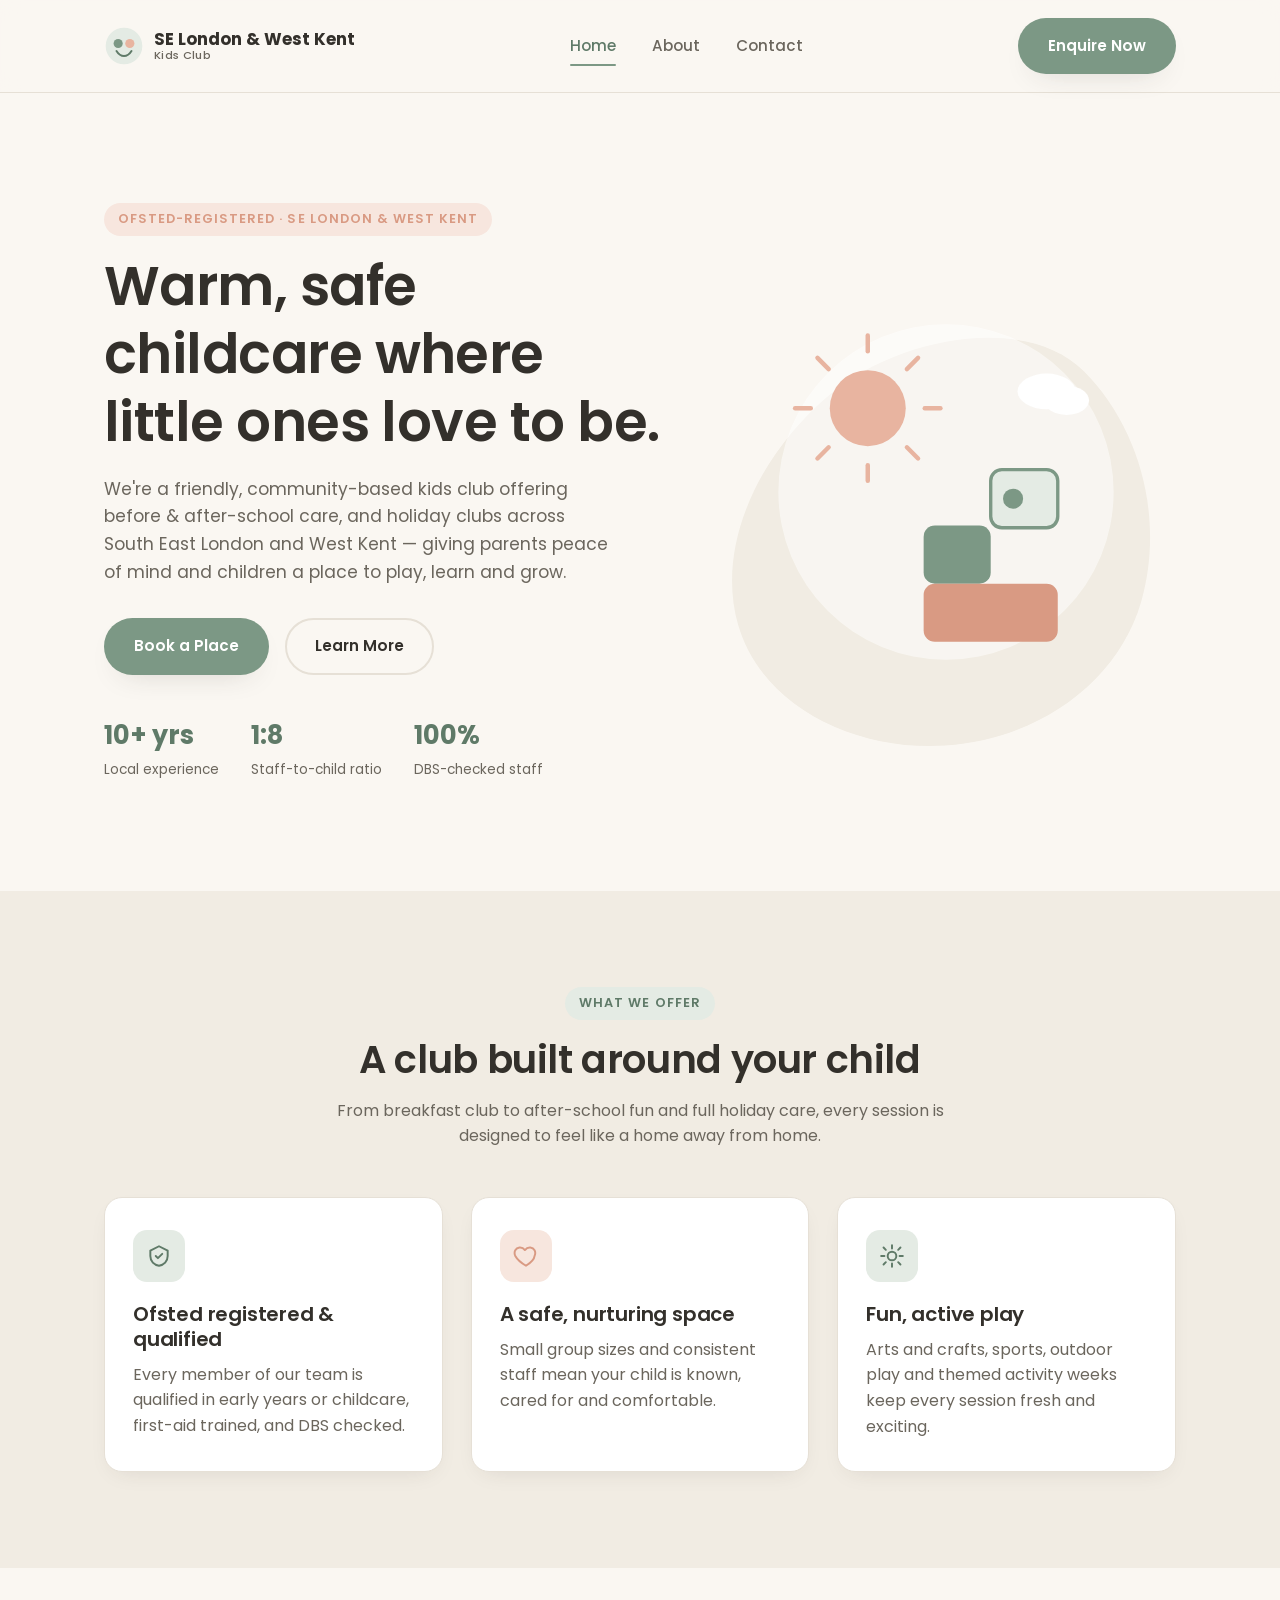
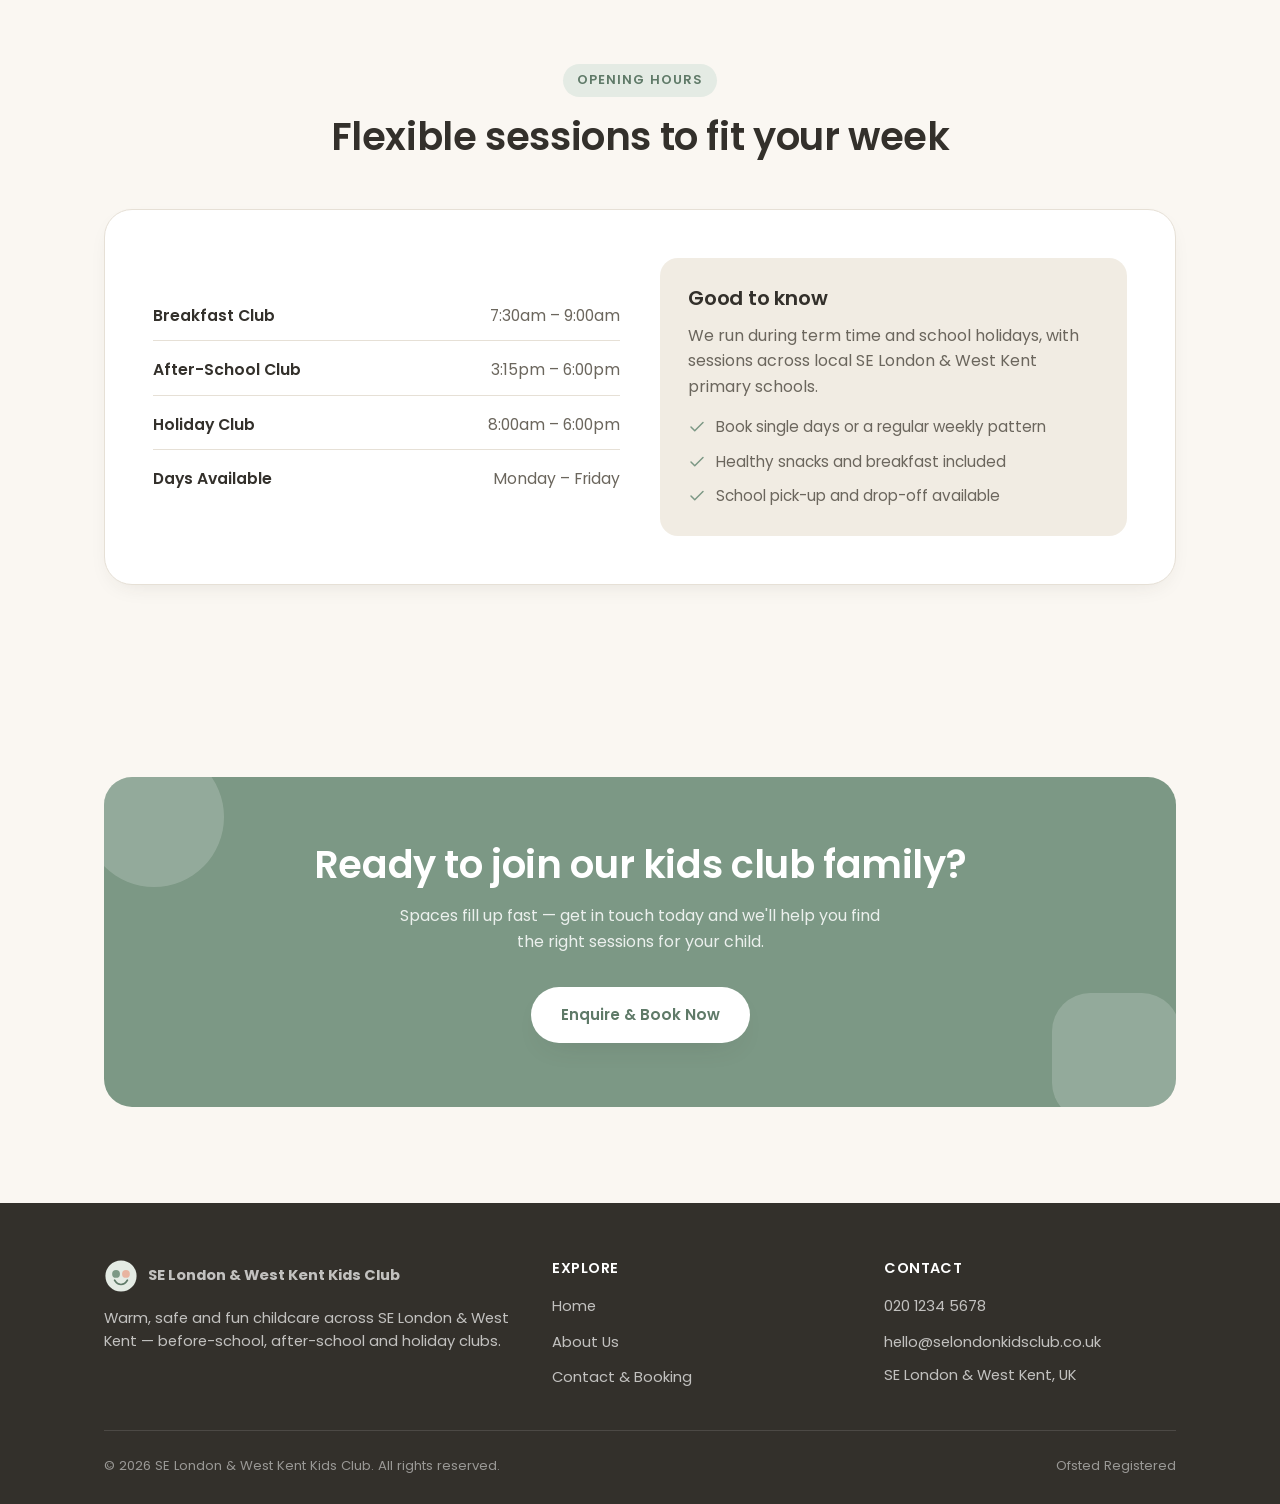
==== index.html @ 638df0b2 "Add SE London & West Kent Kids Club website Static 3-page site (Home, About, Contact) with a soft ne" ====
<!DOCTYPE html>
<html lang="en-GB">
<head>
<meta charset="UTF-8" />
<meta name="viewport" content="width=device-width, initial-scale=1.0" />
<title>SE London & West Kent Kids Club | Warm, Safe Childcare</title>
<meta name="description" content="SE London & West Kent Kids Club offers warm, safe and fun childcare and holiday clubs. Ofsted-registered, qualified staff. Enquire today." />
<link rel="icon" href="assets/favicon.svg" type="image/svg+xml" />
<link rel="preconnect" href="https://fonts.googleapis.com" />
<link rel="preconnect" href="https://fonts.gstatic.com" crossorigin />
<link href="https://fonts.googleapis.com/css2?family=Poppins:wght@400;500;600;700&display=swap" rel="stylesheet" />
<link rel="stylesheet" href="css/styles.css" />
</head>
<body>

<header class="site-header">
  <nav class="nav container">
    <a href="index.html" class="brand">
      <svg class="brand-mark" viewBox="0 0 48 48" fill="none" xmlns="http://www.w3.org/2000/svg" aria-hidden="true">
        <circle cx="24" cy="24" r="22" fill="#E4EBE4"/>
        <circle cx="17" cy="21" r="5.5" fill="#7C9885"/>
        <circle cx="31" cy="21" r="5.5" fill="#E8B4A0"/>
        <path d="M15 30c2.5 4 5.5 6 9 6s6.5-2 9-6" stroke="#5F7A68" stroke-width="2.4" stroke-linecap="round"/>
      </svg>
      <span class="brand-text">SE London &amp; West Kent<small>Kids Club</small></span>
    </a>

    <ul class="nav-links">
      <li><a href="index.html" aria-current="page">Home</a></li>
      <li><a href="about.html">About</a></li>
      <li><a href="contact.html">Contact</a></li>
      <li class="nav-cta-mobile"><a href="contact.html" class="btn btn-primary btn-block">Enquire Now</a></li>
    </ul>

    <div class="nav-cta">
      <a href="contact.html" class="btn btn-primary">Enquire Now</a>
      <button class="nav-toggle" aria-label="Toggle navigation menu" aria-expanded="false">
        <span></span>
      </button>
    </div>
  </nav>
</header>

<main>

  <!-- Hero -->
  <section class="hero container">
    <div class="hero-grid">
      <div class="hero-copy">
        <span class="eyebrow">Ofsted-registered &middot; SE London &amp; West Kent</span>
        <h1>Warm, safe childcare where little ones love to be.</h1>
        <p>We're a friendly, community-based kids club offering before &amp; after-school care, and holiday clubs across South East London and West Kent — giving parents peace of mind and children a place to play, learn and grow.</p>
        <div class="hero-actions">
          <a href="contact.html" class="btn btn-primary">Book a Place</a>
          <a href="about.html" class="btn btn-secondary">Learn More</a>
        </div>
        <div class="hero-stats">
          <div class="hero-stat">
            <strong>10+ yrs</strong>
            <span>Local experience</span>
          </div>
          <div class="hero-stat">
            <strong>1:8</strong>
            <span>Staff-to-child ratio</span>
          </div>
          <div class="hero-stat">
            <strong>100%</strong>
            <span>DBS-checked staff</span>
          </div>
        </div>
      </div>

      <div class="hero-art">
        <svg class="blob" viewBox="0 0 400 400" xmlns="http://www.w3.org/2000/svg" aria-hidden="true">
          <path fill="#F1ECE3" d="M320,60 C370,110 390,190 370,260 C350,330 280,380 200,385 C120,390 40,350 20,280 C0,210 40,130 100,80 C160,30 270,10 320,60Z"/>
        </svg>
        <svg class="illustration" viewBox="0 0 340 340" fill="none" xmlns="http://www.w3.org/2000/svg" aria-hidden="true">
          <circle cx="170" cy="170" r="150" fill="#FFFFFF" fill-opacity="0.5"/>
          <!-- friendly sun -->
          <circle cx="100" cy="95" r="34" fill="#E8B4A0"/>
          <g stroke="#E8B4A0" stroke-width="4" stroke-linecap="round">
            <line x1="100" y1="30" x2="100" y2="44"/>
            <line x1="100" y1="146" x2="100" y2="160"/>
            <line x1="35" y1="95" x2="49" y2="95"/>
            <line x1="151" y1="95" x2="165" y2="95"/>
            <line x1="55" y1="50" x2="65" y2="60"/>
            <line x1="145" y1="140" x2="135" y2="130"/>
            <line x1="145" y1="50" x2="135" y2="60"/>
            <line x1="55" y1="140" x2="65" y2="130"/>
          </g>
          <!-- building blocks stack -->
          <rect x="150" y="200" width="60" height="52" rx="10" fill="#7C9885"/>
          <rect x="210" y="150" width="60" height="52" rx="10" fill="#E4EBE4" stroke="#7C9885" stroke-width="3"/>
          <rect x="150" y="252" width="120" height="52" rx="10" fill="#D99A83"/>
          <circle cx="230" cy="176" r="9" fill="#7C9885"/>
          <!-- simple cloud -->
          <ellipse cx="260" cy="80" rx="26" ry="16" fill="#FFFFFF"/>
          <ellipse cx="278" cy="88" rx="20" ry="13" fill="#FFFFFF"/>
        </svg>
      </div>
    </div>
  </section>

  <!-- Overview -->
  <section class="section section-bg-alt">
    <div class="container">
      <div class="section-header center">
        <span class="eyebrow">What we offer</span>
        <h2>A club built around your child</h2>
        <p>From breakfast club to after-school fun and full holiday care, every session is designed to feel like a home away from home.</p>
      </div>

      <div class="card-grid">
        <div class="card">
          <div class="card-icon">
            <svg viewBox="0 0 24 24" width="26" height="26" fill="none" stroke="currentColor" stroke-width="1.8" stroke-linecap="round" stroke-linejoin="round" aria-hidden="true"><path d="M12 3l8 4v5c0 5-3.5 8.5-8 9-4.5-.5-8-4-8-9V7l8-4Z"/><path d="M9 12l2 2 4-4"/></svg>
          </div>
          <h3>Ofsted registered &amp; qualified</h3>
          <p>Every member of our team is qualified in early years or childcare, first-aid trained, and DBS checked.</p>
        </div>

        <div class="card">
          <div class="card-icon accent">
            <svg viewBox="0 0 24 24" width="26" height="26" fill="none" stroke="currentColor" stroke-width="1.8" stroke-linecap="round" stroke-linejoin="round" aria-hidden="true"><path d="M12 21s-7.5-4.6-10-9.3C.5 8 2.4 4.5 6 4.1c2-.2 3.8.8 5 2.4 1.2-1.6 3-2.6 5-2.4 3.6.4 5.5 3.9 4 7.6C19.5 16.4 12 21 12 21Z"/></svg>
          </div>
          <h3>A safe, nurturing space</h3>
          <p>Small group sizes and consistent staff mean your child is known, cared for and comfortable.</p>
        </div>

        <div class="card">
          <div class="card-icon">
            <svg viewBox="0 0 24 24" width="26" height="26" fill="none" stroke="currentColor" stroke-width="1.8" stroke-linecap="round" stroke-linejoin="round" aria-hidden="true"><path d="M12 2v3M12 19v3M4.2 4.2l2.1 2.1M17.7 17.7l2.1 2.1M2 12h3M19 12h3M4.2 19.8l2.1-2.1M17.7 6.3l2.1-2.1"/><circle cx="12" cy="12" r="4"/></svg>
          </div>
          <h3>Fun, active play</h3>
          <p>Arts and crafts, sports, outdoor play and themed activity weeks keep every session fresh and exciting.</p>
        </div>
      </div>
    </div>
  </section>

  <!-- Hours -->
  <section class="section">
    <div class="container">
      <div class="section-header center">
        <span class="eyebrow">Opening hours</span>
        <h2>Flexible sessions to fit your week</h2>
      </div>

      <div class="hours-panel">
        <div class="hours-list">
          <div class="hours-row"><span>Breakfast Club</span><span>7:30am – 9:00am</span></div>
          <div class="hours-row"><span>After-School Club</span><span>3:15pm – 6:00pm</span></div>
          <div class="hours-row"><span>Holiday Club</span><span>8:00am – 6:00pm</span></div>
          <div class="hours-row"><span>Days Available</span><span>Monday – Friday</span></div>
        </div>

        <div class="hours-note">
          <h3>Good to know</h3>
          <p>We run during term time and school holidays, with sessions across local SE London &amp; West Kent primary schools.</p>
          <ul>
            <li>
              <svg viewBox="0 0 24 24" fill="none" stroke="currentColor" stroke-width="2" stroke-linecap="round" stroke-linejoin="round" aria-hidden="true"><path d="M20 6 9 17l-5-5"/></svg>
              Book single days or a regular weekly pattern
            </li>
            <li>
              <svg viewBox="0 0 24 24" fill="none" stroke="currentColor" stroke-width="2" stroke-linecap="round" stroke-linejoin="round" aria-hidden="true"><path d="M20 6 9 17l-5-5"/></svg>
              Healthy snacks and breakfast included
            </li>
            <li>
              <svg viewBox="0 0 24 24" fill="none" stroke="currentColor" stroke-width="2" stroke-linecap="round" stroke-linejoin="round" aria-hidden="true"><path d="M20 6 9 17l-5-5"/></svg>
              School pick-up and drop-off available
            </li>
          </ul>
        </div>
      </div>
    </div>
  </section>

  <!-- CTA -->
  <section class="section">
    <div class="container">
      <div class="cta-banner">
        <svg class="cta-decor one" viewBox="0 0 100 100" fill="currentColor" aria-hidden="true"><circle cx="50" cy="50" r="50"/></svg>
        <svg class="cta-decor two" viewBox="0 0 100 100" fill="currentColor" aria-hidden="true"><rect x="10" y="10" width="80" height="80" rx="24"/></svg>
        <h2>Ready to join our kids club family?</h2>
        <p>Spaces fill up fast — get in touch today and we'll help you find the right sessions for your child.</p>
        <a href="contact.html" class="btn btn-primary">Enquire &amp; Book Now</a>
      </div>
    </div>
  </section>

</main>

<footer class="site-footer">
  <div class="container">
    <div class="footer-grid">
      <div class="footer-col">
        <a href="index.html" class="footer-brand">
          <svg class="brand-mark" viewBox="0 0 48 48" fill="none" xmlns="http://www.w3.org/2000/svg" aria-hidden="true">
            <circle cx="24" cy="24" r="22" fill="#E4EBE4"/>
            <circle cx="17" cy="21" r="5.5" fill="#7C9885"/>
            <circle cx="31" cy="21" r="5.5" fill="#E8B4A0"/>
            <path d="M15 30c2.5 4 5.5 6 9 6s6.5-2 9-6" stroke="#5F7A68" stroke-width="2.4" stroke-linecap="round"/>
          </svg>
          SE London &amp; West Kent Kids Club
        </a>
        <p>Warm, safe and fun childcare across SE London &amp; West Kent — before-school, after-school and holiday clubs.</p>
      </div>

      <div class="footer-col">
        <h4>Explore</h4>
        <ul>
          <li><a href="index.html">Home</a></li>
          <li><a href="about.html">About Us</a></li>
          <li><a href="contact.html">Contact &amp; Booking</a></li>
        </ul>
      </div>

      <div class="footer-col">
        <h4>Contact</h4>
        <ul>
          <li><a href="tel:+442012345678">020 1234 5678</a></li>
          <li><a href="mailto:hello@selondonkidsclub.co.uk">hello@selondonkidsclub.co.uk</a></li>
          <li><p>SE London &amp; West Kent, UK</p></li>
        </ul>
      </div>
    </div>

    <div class="footer-bottom">
      <span>&copy; <span id="current-year"></span> SE London &amp; West Kent Kids Club. All rights reserved.</span>
      <span>Ofsted Registered</span>
    </div>
  </div>
</footer>

<script src="js/main.js"></script>
</body>
</html>
---- css/styles.css ----
/* ==========================================================================
   SE London & West Kent Kids Club — stylesheet
   Soft neutral palette, generous whitespace, subtle playful accents.
   ========================================================================== */

:root {
  /* Palette */
  --color-bg: #faf7f2;
  --color-bg-alt: #f1ece3;
  --color-bg-card: #ffffff;
  --color-primary: #7c9885;
  --color-primary-dark: #5f7a68;
  --color-primary-light: #e4ebe4;
  --color-accent: #e8b4a0;
  --color-accent-dark: #d99a83;
  --color-accent-light: #f7e6de;
  --color-text: #33302b;
  --color-text-muted: #6b665d;
  --color-border: #e6e0d6;
  --color-white: #ffffff;

  /* Type */
  --font-base: "Poppins", "Segoe UI", system-ui, -apple-system, "Helvetica Neue", Arial, sans-serif;

  /* Layout */
  --max-width: 1120px;
  --radius-sm: 10px;
  --radius-md: 18px;
  --radius-lg: 28px;
  --shadow-soft: 0 12px 30px -18px rgba(51, 48, 43, 0.25);
  --shadow-card: 0 8px 24px -12px rgba(51, 48, 43, 0.15);
}

/* ---------- Reset ---------- */
* {
  margin: 0;
  padding: 0;
  box-sizing: border-box;
}

html {
  scroll-behavior: smooth;
}

body {
  font-family: var(--font-base);
  color: var(--color-text);
  background: var(--color-bg);
  line-height: 1.6;
  -webkit-font-smoothing: antialiased;
}

img,
svg {
  display: block;
  max-width: 100%;
}

a {
  color: inherit;
  text-decoration: none;
}

ul {
  list-style: none;
}

button {
  font-family: inherit;
  cursor: pointer;
}

h1,
h2,
h3,
h4 {
  font-weight: 600;
  line-height: 1.25;
  letter-spacing: -0.01em;
}

h1 {
  font-size: clamp(2.2rem, 4vw + 1rem, 3.4rem);
}

h2 {
  font-size: clamp(1.7rem, 2vw + 1rem, 2.4rem);
}

h3 {
  font-size: 1.25rem;
}

p {
  color: var(--color-text-muted);
}

.container {
  width: 100%;
  max-width: var(--max-width);
  margin-inline: auto;
  padding-inline: 24px;
}

.section {
  padding-block: clamp(56px, 8vw, 96px);
}

.section-bg-alt {
  background: var(--color-bg-alt);
}

.section-header {
  max-width: 640px;
  margin-bottom: 48px;
}

.section-header.center {
  margin-inline: auto;
  text-align: center;
}

.eyebrow {
  display: inline-block;
  font-size: 0.8rem;
  font-weight: 600;
  letter-spacing: 0.08em;
  text-transform: uppercase;
  color: var(--color-primary-dark);
  background: var(--color-primary-light);
  padding: 6px 14px;
  border-radius: 999px;
  margin-bottom: 16px;
}

.section-header h2 {
  margin-bottom: 14px;
}

/* ---------- Buttons ---------- */
.btn {
  display: inline-flex;
  align-items: center;
  justify-content: center;
  gap: 8px;
  padding: 14px 28px;
  border-radius: 999px;
  font-weight: 600;
  font-size: 0.95rem;
  border: 2px solid transparent;
  transition: transform 0.15s ease, box-shadow 0.15s ease, background 0.15s ease, color 0.15s ease;
  white-space: nowrap;
}

.btn-primary {
  background: var(--color-primary);
  color: var(--color-white);
  box-shadow: var(--shadow-soft);
}

.btn-primary:hover {
  background: var(--color-primary-dark);
  transform: translateY(-2px);
}

.btn-secondary {
  background: transparent;
  border-color: var(--color-border);
  color: var(--color-text);
}

.btn-secondary:hover {
  border-color: var(--color-primary);
  color: var(--color-primary-dark);
  transform: translateY(-2px);
}

.btn-block {
  width: 100%;
}

/* ---------- Header / Nav ---------- */
.site-header {
  position: sticky;
  top: 0;
  z-index: 50;
  background: rgba(250, 247, 242, 0.9);
  backdrop-filter: blur(10px);
  border-bottom: 1px solid var(--color-border);
}

.nav {
  display: flex;
  align-items: center;
  justify-content: space-between;
  padding-block: 18px;
}

.brand {
  display: flex;
  align-items: center;
  gap: 10px;
  font-weight: 700;
  font-size: 1.05rem;
  color: var(--color-text);
}

.brand-mark {
  width: 40px;
  height: 40px;
  flex-shrink: 0;
}

.brand-text {
  line-height: 1.15;
}

.brand-text small {
  display: block;
  font-weight: 500;
  font-size: 0.7rem;
  color: var(--color-text-muted);
  letter-spacing: 0.03em;
}

.nav-links {
  display: flex;
  align-items: center;
  gap: 36px;
}

.nav-links a {
  font-weight: 500;
  font-size: 0.95rem;
  color: var(--color-text-muted);
  position: relative;
  padding-block: 4px;
  transition: color 0.15s ease;
}

.nav-links a:hover,
.nav-links a[aria-current="page"] {
  color: var(--color-primary-dark);
}

.nav-links a[aria-current="page"]::after {
  content: "";
  position: absolute;
  left: 0;
  right: 0;
  bottom: -6px;
  height: 2px;
  background: var(--color-primary);
  border-radius: 2px;
}

.nav-cta {
  display: flex;
  align-items: center;
  gap: 20px;
}

.nav-cta-mobile {
  display: none;
}

.nav-toggle {
  display: none;
  background: none;
  border: none;
  width: 40px;
  height: 40px;
  align-items: center;
  justify-content: center;
}

.nav-toggle span,
.nav-toggle span::before,
.nav-toggle span::after {
  content: "";
  display: block;
  width: 22px;
  height: 2px;
  background: var(--color-text);
  position: relative;
  transition: transform 0.2s ease, opacity 0.2s ease;
}

.nav-toggle span::before {
  position: absolute;
  top: -7px;
}

.nav-toggle span::after {
  position: absolute;
  top: 7px;
}

.nav-open .nav-toggle span {
  background: transparent;
}

.nav-open .nav-toggle span::before {
  transform: rotate(45deg);
  top: 0;
}

.nav-open .nav-toggle span::after {
  transform: rotate(-45deg);
  top: 0;
}

/* ---------- Hero ---------- */
.hero {
  position: relative;
  overflow: hidden;
  padding-block: clamp(56px, 9vw, 110px);
}

.hero-grid {
  display: grid;
  grid-template-columns: 1.1fr 0.9fr;
  gap: 48px;
  align-items: center;
}

.hero-copy .eyebrow {
  background: var(--color-accent-light);
  color: var(--color-accent-dark);
}

.hero-copy p {
  margin-block: 20px 32px;
  font-size: 1.08rem;
  max-width: 46ch;
}

.hero-actions {
  display: flex;
  flex-wrap: wrap;
  gap: 16px;
}

.hero-art {
  position: relative;
  display: flex;
  align-items: center;
  justify-content: center;
}

.hero-art .blob {
  position: absolute;
  inset: 0;
  z-index: 0;
}

.hero-art .illustration {
  position: relative;
  z-index: 1;
  width: 100%;
  max-width: 380px;
}

.hero-stats {
  display: flex;
  gap: 32px;
  margin-top: 40px;
  flex-wrap: wrap;
}

.hero-stat strong {
  display: block;
  font-size: 1.6rem;
  color: var(--color-primary-dark);
}

.hero-stat span {
  font-size: 0.85rem;
  color: var(--color-text-muted);
}

/* ---------- Feature / info cards ---------- */
.card-grid {
  display: grid;
  grid-template-columns: repeat(3, 1fr);
  gap: 28px;
}

.card {
  background: var(--color-bg-card);
  border: 1px solid var(--color-border);
  border-radius: var(--radius-md);
  padding: 32px 28px;
  box-shadow: var(--shadow-card);
  transition: transform 0.2s ease, box-shadow 0.2s ease;
}

.card:hover {
  transform: translateY(-4px);
  box-shadow: 0 16px 30px -16px rgba(51, 48, 43, 0.22);
}

.card-icon {
  width: 52px;
  height: 52px;
  display: flex;
  align-items: center;
  justify-content: center;
  border-radius: 14px;
  background: var(--color-primary-light);
  color: var(--color-primary-dark);
  margin-bottom: 20px;
}

.card-icon.accent {
  background: var(--color-accent-light);
  color: var(--color-accent-dark);
}

.card h3 {
  margin-bottom: 10px;
}

/* ---------- Hours ---------- */
.hours-panel {
  display: grid;
  grid-template-columns: 1fr 1fr;
  gap: 40px;
  background: var(--color-bg-card);
  border: 1px solid var(--color-border);
  border-radius: var(--radius-lg);
  padding: clamp(28px, 4vw, 48px);
  box-shadow: var(--shadow-card);
  align-items: center;
}

.hours-list {
  display: flex;
  flex-direction: column;
  gap: 4px;
}

.hours-row {
  display: flex;
  justify-content: space-between;
  padding-block: 12px;
  border-bottom: 1px solid var(--color-border);
  font-size: 0.98rem;
}

.hours-row:last-child {
  border-bottom: none;
}

.hours-row span:first-child {
  font-weight: 600;
}

.hours-row span:last-child {
  color: var(--color-text-muted);
}

.hours-note {
  background: var(--color-bg-alt);
  border-radius: var(--radius-md);
  padding: 28px;
}

.hours-note h3 {
  margin-bottom: 12px;
}

.hours-note ul {
  display: flex;
  flex-direction: column;
  gap: 10px;
  margin-top: 16px;
}

.hours-note li {
  display: flex;
  gap: 10px;
  align-items: flex-start;
  color: var(--color-text-muted);
  font-size: 0.95rem;
}

.hours-note li svg {
  flex-shrink: 0;
  width: 18px;
  height: 18px;
  margin-top: 3px;
  color: var(--color-primary);
}

/* ---------- CTA banner ---------- */
.cta-banner {
  position: relative;
  overflow: hidden;
  background: var(--color-primary);
  border-radius: var(--radius-lg);
  padding: clamp(40px, 6vw, 64px);
  text-align: center;
  color: var(--color-white);
}

.cta-banner h2 {
  color: var(--color-white);
  margin-bottom: 14px;
}

.cta-banner p {
  color: rgba(255, 255, 255, 0.85);
  max-width: 50ch;
  margin-inline: auto;
  margin-bottom: 32px;
}

.cta-banner .btn-primary {
  background: var(--color-white);
  color: var(--color-primary-dark);
}

.cta-banner .btn-primary:hover {
  background: var(--color-accent-light);
}

.cta-decor {
  position: absolute;
  opacity: 0.18;
  color: var(--color-white);
}

.cta-decor.one {
  top: -30px;
  left: -20px;
  width: 140px;
}

.cta-decor.two {
  bottom: -30px;
  right: -20px;
  width: 160px;
}

/* ---------- Values / approach list ---------- */
.value-grid {
  display: grid;
  grid-template-columns: repeat(2, 1fr);
  gap: 24px;
}

.value-item {
  display: flex;
  gap: 18px;
  padding: 24px;
  border-radius: var(--radius-md);
  background: var(--color-bg-card);
  border: 1px solid var(--color-border);
}

.value-icon {
  width: 46px;
  height: 46px;
  border-radius: 12px;
  background: var(--color-accent-light);
  color: var(--color-accent-dark);
  display: flex;
  align-items: center;
  justify-content: center;
  flex-shrink: 0;
}

.value-item h3 {
  margin-bottom: 6px;
  font-size: 1.1rem;
}

.value-item p {
  font-size: 0.95rem;
}

/* ---------- Safety checklist ---------- */
.safety-panel {
  display: grid;
  grid-template-columns: 0.9fr 1.1fr;
  gap: 48px;
  align-items: center;
}

.checklist {
  display: flex;
  flex-direction: column;
  gap: 18px;
}

.checklist-item {
  display: flex;
  gap: 14px;
  align-items: flex-start;
  background: var(--color-bg-card);
  border: 1px solid var(--color-border);
  border-radius: var(--radius-sm);
  padding: 18px 20px;
}

.checklist-item svg {
  width: 22px;
  height: 22px;
  flex-shrink: 0;
  color: var(--color-primary);
  margin-top: 2px;
}

.checklist-item h4 {
  font-size: 1rem;
  margin-bottom: 4px;
}

.checklist-item p {
  font-size: 0.92rem;
  margin: 0;
}

/* ---------- Team ---------- */
.team-grid {
  display: grid;
  grid-template-columns: repeat(3, 1fr);
  gap: 28px;
}

.team-card {
  text-align: center;
  background: var(--color-bg-card);
  border: 1px solid var(--color-border);
  border-radius: var(--radius-md);
  padding: 32px 24px;
}

.team-avatar {
  width: 84px;
  height: 84px;
  border-radius: 50%;
  margin-inline: auto;
  margin-bottom: 18px;
  background: var(--color-primary-light);
  display: flex;
  align-items: center;
  justify-content: center;
  color: var(--color-primary-dark);
}

.team-card h3 {
  margin-bottom: 4px;
}

.team-role {
  color: var(--color-accent-dark);
  font-size: 0.85rem;
  font-weight: 600;
  margin-bottom: 10px;
}

.team-card p {
  font-size: 0.92rem;
}

/* ---------- Contact page ---------- */
.contact-grid {
  display: grid;
  grid-template-columns: 0.85fr 1.15fr;
  gap: 48px;
  align-items: start;
}

.contact-info-list {
  display: flex;
  flex-direction: column;
  gap: 22px;
  margin-top: 28px;
}

.contact-info-item {
  display: flex;
  gap: 16px;
  align-items: flex-start;
}

.contact-info-icon {
  width: 44px;
  height: 44px;
  border-radius: 12px;
  background: var(--color-primary-light);
  color: var(--color-primary-dark);
  display: flex;
  align-items: center;
  justify-content: center;
  flex-shrink: 0;
}

.contact-info-item h4 {
  font-size: 0.95rem;
  margin-bottom: 2px;
}

.contact-info-item p,
.contact-info-item a {
  font-size: 0.95rem;
}

.contact-info-item a:hover {
  color: var(--color-primary-dark);
}

.map-placeholder {
  margin-top: 32px;
  border-radius: var(--radius-md);
  background: var(--color-bg-alt);
  border: 1px solid var(--color-border);
  padding: 32px;
  text-align: center;
  color: var(--color-text-muted);
  font-size: 0.9rem;
}

.map-placeholder svg {
  margin-inline: auto;
  margin-bottom: 12px;
  width: 40px;
  height: 40px;
  color: var(--color-primary);
}

/* ---------- Form ---------- */
.form-card {
  background: var(--color-bg-card);
  border: 1px solid var(--color-border);
  border-radius: var(--radius-lg);
  padding: clamp(28px, 4vw, 44px);
  box-shadow: var(--shadow-card);
}

.form-row {
  display: grid;
  grid-template-columns: 1fr 1fr;
  gap: 20px;
}

.form-group {
  margin-bottom: 20px;
}

.form-group label {
  display: block;
  font-weight: 600;
  font-size: 0.9rem;
  margin-bottom: 8px;
}

.form-group .hint {
  font-weight: 400;
  color: var(--color-text-muted);
  font-size: 0.82rem;
}

.form-group input[type="text"],
.form-group input[type="email"],
.form-group input[type="tel"],
.form-group input[type="number"],
.form-group select,
.form-group textarea {
  width: 100%;
  padding: 13px 16px;
  border: 1.5px solid var(--color-border);
  border-radius: var(--radius-sm);
  font-family: inherit;
  font-size: 0.96rem;
  background: var(--color-bg);
  color: var(--color-text);
  transition: border-color 0.15s ease, box-shadow 0.15s ease;
}

.form-group input:focus,
.form-group select:focus,
.form-group textarea:focus {
  outline: none;
  border-color: var(--color-primary);
  box-shadow: 0 0 0 4px var(--color-primary-light);
}

.form-group textarea {
  resize: vertical;
  min-height: 110px;
}

.days-group {
  display: flex;
  flex-wrap: wrap;
  gap: 10px;
}

.day-checkbox {
  position: relative;
}

.day-checkbox input {
  position: absolute;
  opacity: 0;
  width: 100%;
  height: 100%;
  cursor: pointer;
  margin: 0;
}

.day-checkbox span {
  display: inline-flex;
  align-items: center;
  justify-content: center;
  min-width: 68px;
  padding: 10px 14px;
  border-radius: 999px;
  border: 1.5px solid var(--color-border);
  font-size: 0.88rem;
  font-weight: 600;
  color: var(--color-text-muted);
  transition: all 0.15s ease;
}

.day-checkbox input:checked + span {
  background: var(--color-primary);
  border-color: var(--color-primary);
  color: var(--color-white);
}

.day-checkbox input:focus-visible + span {
  box-shadow: 0 0 0 4px var(--color-primary-light);
}

.form-note {
  font-size: 0.82rem;
  color: var(--color-text-muted);
  margin-top: 14px;
  text-align: center;
}

.form-success {
  display: none;
  align-items: flex-start;
  gap: 14px;
  background: var(--color-primary-light);
  border: 1px solid var(--color-primary);
  border-radius: var(--radius-md);
  padding: 20px 22px;
  margin-bottom: 24px;
}

.form-success.visible {
  display: flex;
}

.form-success svg {
  width: 24px;
  height: 24px;
  color: var(--color-primary-dark);
  flex-shrink: 0;
  margin-top: 2px;
}

.form-success h4 {
  margin-bottom: 4px;
  color: var(--color-primary-dark);
}

.form-success p {
  font-size: 0.92rem;
  margin: 0;
}

.field-error {
  display: none;
  color: #b3543f;
  font-size: 0.8rem;
  margin-top: 6px;
}

.form-group.error input,
.form-group.error select {
  border-color: #b3543f;
}

.form-group.error .field-error {
  display: block;
}

/* ---------- Page header (About / Contact) ---------- */
.page-header {
  padding-block: clamp(48px, 7vw, 80px) 24px;
  text-align: center;
}

.page-header .eyebrow {
  margin-inline: auto;
}

.page-header p {
  max-width: 56ch;
  margin-inline: auto;
  margin-top: 16px;
}

/* ---------- Footer ---------- */
.site-footer {
  background: var(--color-text);
  color: rgba(255, 255, 255, 0.75);
  padding-block: 56px 28px;
}

.footer-grid {
  display: grid;
  grid-template-columns: 1.4fr 1fr 1fr;
  gap: 40px;
  margin-bottom: 40px;
}

.footer-brand {
  display: flex;
  align-items: center;
  gap: 10px;
  color: var(--color-white);
  font-weight: 700;
  margin-bottom: 14px;
}

.footer-brand .brand-mark {
  width: 34px;
  height: 34px;
}

.footer-col h4 {
  color: var(--color-white);
  font-size: 0.9rem;
  margin-bottom: 16px;
  letter-spacing: 0.03em;
  text-transform: uppercase;
}

.footer-col ul {
  display: flex;
  flex-direction: column;
  gap: 10px;
}

.footer-col a,
.footer-col p {
  font-size: 0.92rem;
  color: rgba(255, 255, 255, 0.7);
}

.footer-col a:hover {
  color: var(--color-white);
}

.footer-bottom {
  border-top: 1px solid rgba(255, 255, 255, 0.12);
  padding-top: 24px;
  display: flex;
  justify-content: space-between;
  flex-wrap: wrap;
  gap: 12px;
  font-size: 0.82rem;
  color: rgba(255, 255, 255, 0.5);
}

/* ---------- Responsive ---------- */
@media (max-width: 900px) {
  .hero-grid,
  .safety-panel,
  .contact-grid {
    grid-template-columns: 1fr;
  }

  .hero-art {
    order: -1;
  }

  .card-grid,
  .team-grid {
    grid-template-columns: repeat(2, 1fr);
  }

  .value-grid {
    grid-template-columns: 1fr;
  }

  .hours-panel {
    grid-template-columns: 1fr;
  }

  .footer-grid {
    grid-template-columns: 1fr 1fr;
  }
}

@media (max-width: 700px) {
  .nav-links,
  .nav-cta .btn {
    display: none;
  }

  .nav-open .nav-links {
    display: flex;
    position: absolute;
    top: 100%;
    left: 0;
    right: 0;
    background: var(--color-bg);
    flex-direction: column;
    align-items: flex-start;
    gap: 4px;
    padding: 20px 24px 28px;
    border-bottom: 1px solid var(--color-border);
  }

  .nav-open .nav-links a {
    width: 100%;
    padding-block: 12px;
  }

  .nav-cta-mobile {
    display: block;
    margin-top: 8px;
  }

  .nav-toggle {
    display: flex;
  }

  .card-grid,
  .team-grid {
    grid-template-columns: 1fr;
  }

  .form-row {
    grid-template-columns: 1fr;
  }

  .footer-grid {
    grid-template-columns: 1fr;
  }

  .hero-stats {
    gap: 24px;
  }
}
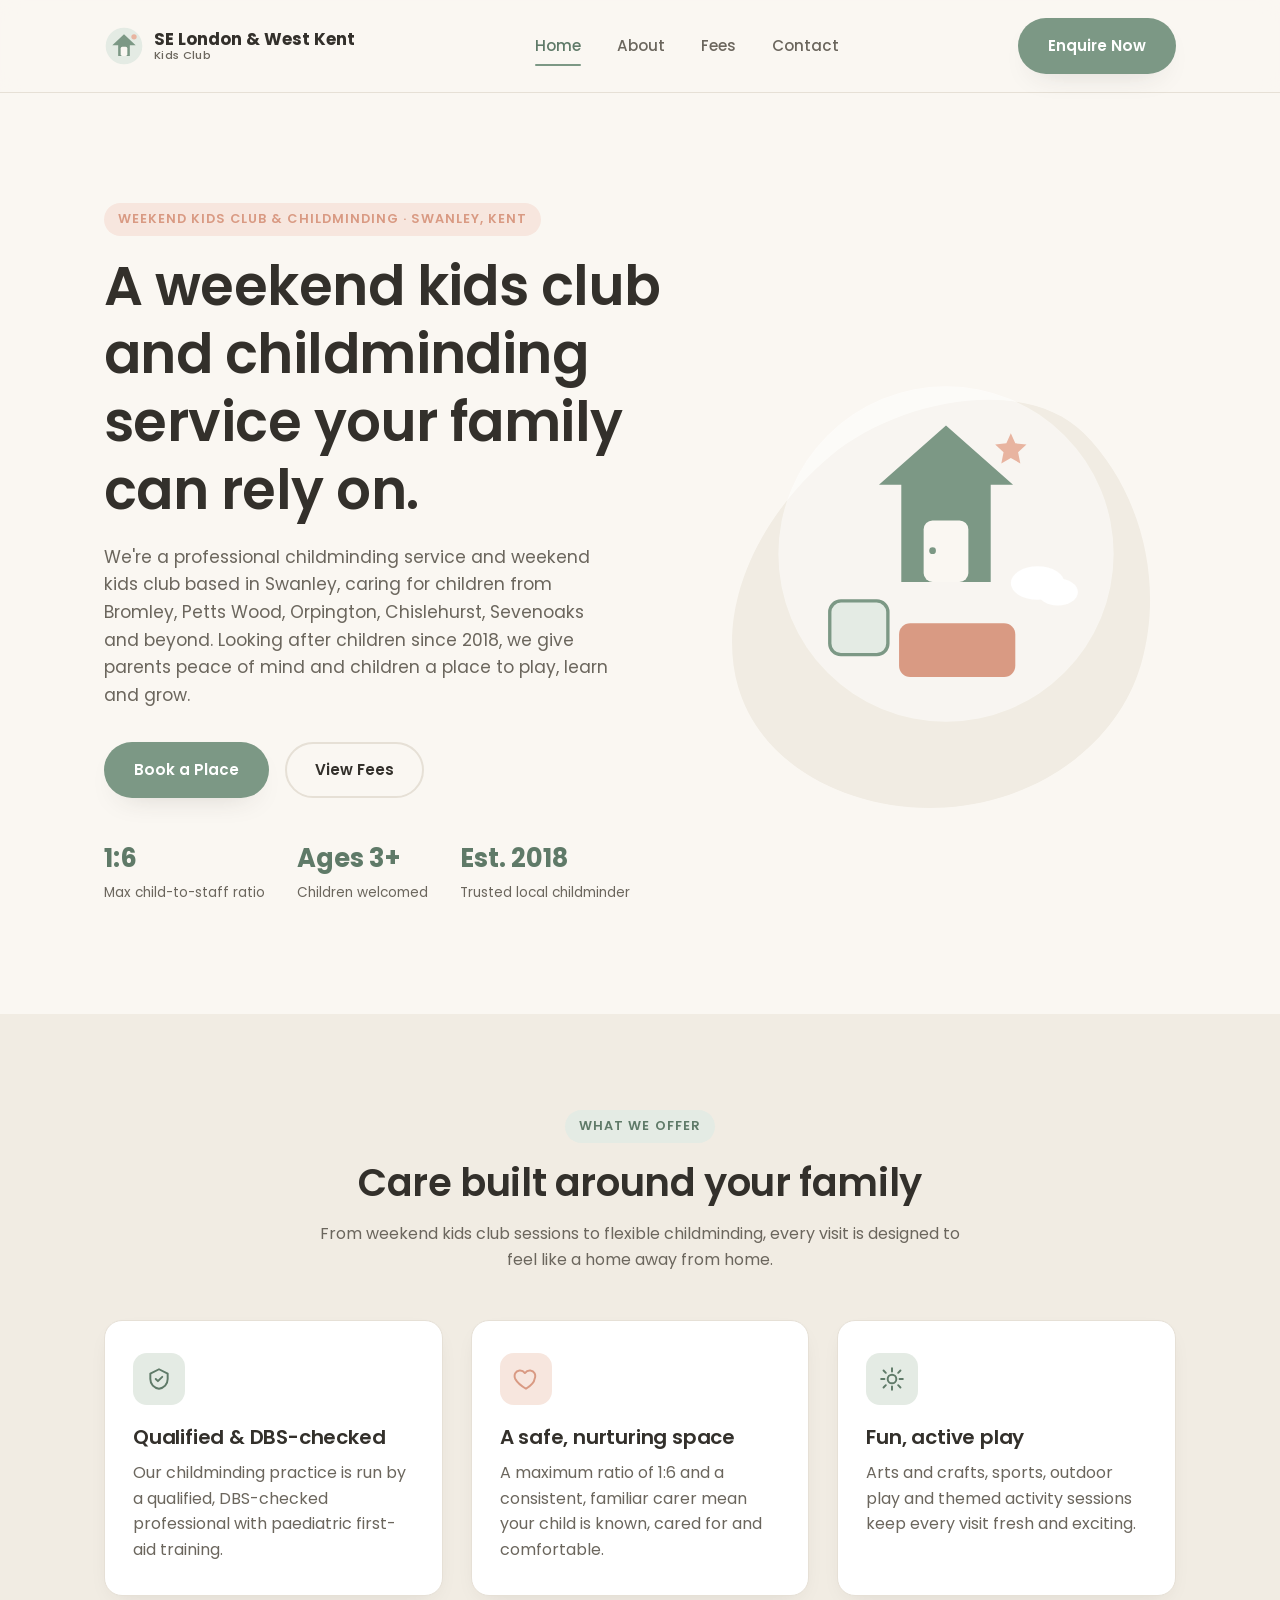
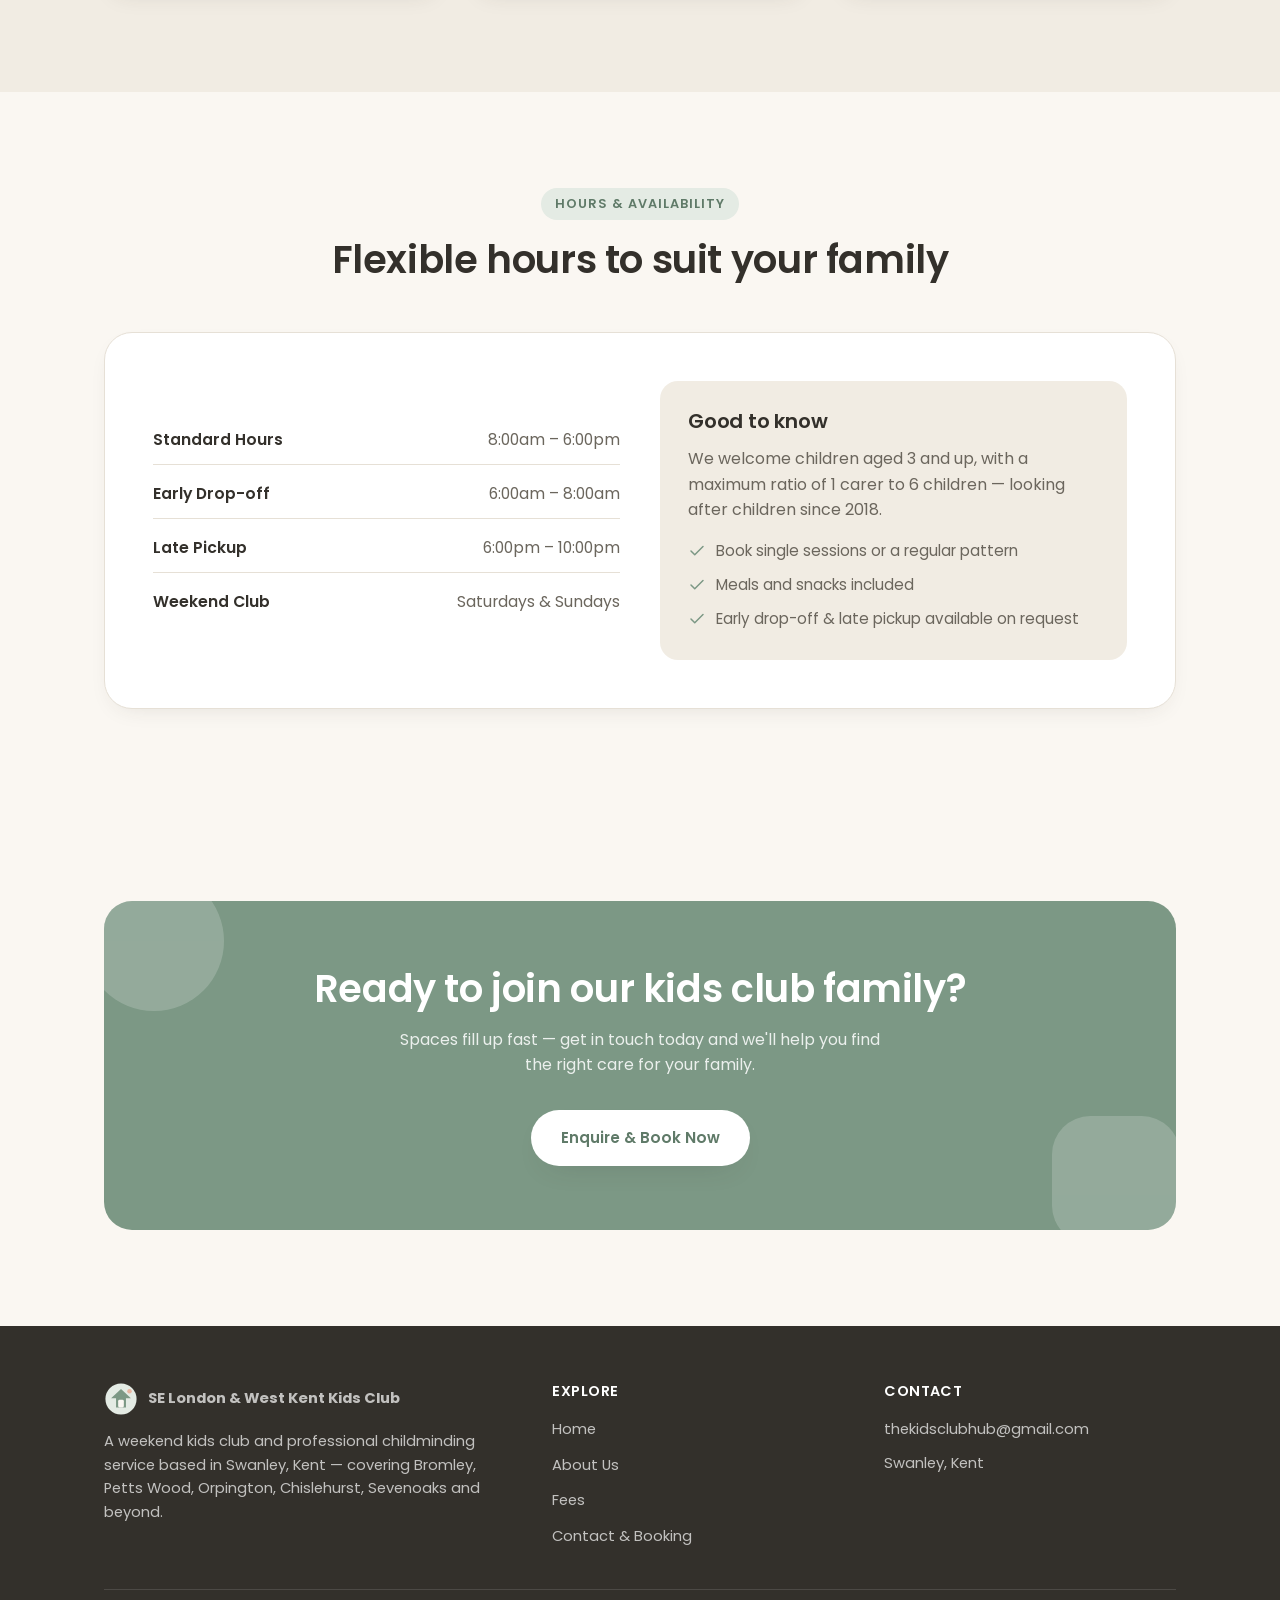
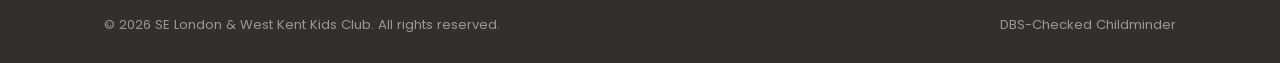
==== commit 7439343b: "Reposition site as weekend kids club & childminding, add fees page - Remove all Ofsted mentions, the" ====
--- a/index.html
+++ b/index.html
@@ -3,8 +3,8 @@
 <head>
 <meta charset="UTF-8" />
 <meta name="viewport" content="width=device-width, initial-scale=1.0" />
-<title>SE London & West Kent Kids Club | Warm, Safe Childcare</title>
-<meta name="description" content="SE London & West Kent Kids Club offers warm, safe and fun childcare and holiday clubs. Ofsted-registered, qualified staff. Enquire today." />
+<title>SE London & West Kent Kids Club | Weekend Club & Childminding</title>
+<meta name="description" content="SE London & West Kent Kids Club is a weekend kids club and professional childminding service based in Swanley, covering Bromley, Petts Wood, Orpington, Chislehurst, Sevenoaks and beyond." />
 <link rel="icon" href="assets/favicon.svg" type="image/svg+xml" />
 <link rel="preconnect" href="https://fonts.googleapis.com" />
 <link rel="preconnect" href="https://fonts.gstatic.com" crossorigin />
@@ -18,9 +18,9 @@
     <a href="index.html" class="brand">
       <svg class="brand-mark" viewBox="0 0 48 48" fill="none" xmlns="http://www.w3.org/2000/svg" aria-hidden="true">
         <circle cx="24" cy="24" r="22" fill="#E4EBE4"/>
-        <circle cx="17" cy="21" r="5.5" fill="#7C9885"/>
-        <circle cx="31" cy="21" r="5.5" fill="#E8B4A0"/>
-        <path d="M15 30c2.5 4 5.5 6 9 6s6.5-2 9-6" stroke="#5F7A68" stroke-width="2.4" stroke-linecap="round"/>
+        <path d="M24 10 L38 23 H31 V36 H17 V23 H10 Z" fill="#7C9885"/>
+        <rect x="20" y="25" width="8" height="11" rx="2" fill="#FAF7F2"/>
+        <circle cx="36" cy="13" r="3.2" fill="#E8B4A0"/>
       </svg>
       <span class="brand-text">SE London &amp; West Kent<small>Kids Club</small></span>
     </a>
@@ -28,6 +28,7 @@
     <ul class="nav-links">
       <li><a href="index.html" aria-current="page">Home</a></li>
       <li><a href="about.html">About</a></li>
+      <li><a href="fees.html">Fees</a></li>
       <li><a href="contact.html">Contact</a></li>
       <li class="nav-cta-mobile"><a href="contact.html" class="btn btn-primary btn-block">Enquire Now</a></li>
     </ul>
@@ -47,25 +48,25 @@
   <section class="hero container">
     <div class="hero-grid">
       <div class="hero-copy">
-        <span class="eyebrow">Ofsted-registered &middot; SE London &amp; West Kent</span>
-        <h1>Warm, safe childcare where little ones love to be.</h1>
-        <p>We're a friendly, community-based kids club offering before &amp; after-school care, and holiday clubs across South East London and West Kent — giving parents peace of mind and children a place to play, learn and grow.</p>
+        <span class="eyebrow">Weekend Kids Club &amp; Childminding &middot; Swanley, Kent</span>
+        <h1>A weekend kids club and childminding service your family can rely on.</h1>
+        <p>We're a professional childminding service and weekend kids club based in Swanley, caring for children from Bromley, Petts Wood, Orpington, Chislehurst, Sevenoaks and beyond. Looking after children since 2018, we give parents peace of mind and children a place to play, learn and grow.</p>
         <div class="hero-actions">
           <a href="contact.html" class="btn btn-primary">Book a Place</a>
-          <a href="about.html" class="btn btn-secondary">Learn More</a>
+          <a href="fees.html" class="btn btn-secondary">View Fees</a>
         </div>
         <div class="hero-stats">
           <div class="hero-stat">
-            <strong>10+ yrs</strong>
-            <span>Local experience</span>
+            <strong>1:6</strong>
+            <span>Max child-to-staff ratio</span>
           </div>
           <div class="hero-stat">
-            <strong>1:8</strong>
-            <span>Staff-to-child ratio</span>
+            <strong>Ages 3+</strong>
+            <span>Children welcomed</span>
           </div>
           <div class="hero-stat">
-            <strong>100%</strong>
-            <span>DBS-checked staff</span>
+            <strong>Est. 2018</strong>
+            <span>Trusted local childminder</span>
           </div>
         </div>
       </div>
@@ -76,26 +77,18 @@
         </svg>
         <svg class="illustration" viewBox="0 0 340 340" fill="none" xmlns="http://www.w3.org/2000/svg" aria-hidden="true">
           <circle cx="170" cy="170" r="150" fill="#FFFFFF" fill-opacity="0.5"/>
-          <!-- friendly sun -->
-          <circle cx="100" cy="95" r="34" fill="#E8B4A0"/>
-          <g stroke="#E8B4A0" stroke-width="4" stroke-linecap="round">
-            <line x1="100" y1="30" x2="100" y2="44"/>
-            <line x1="100" y1="146" x2="100" y2="160"/>
-            <line x1="35" y1="95" x2="49" y2="95"/>
-            <line x1="151" y1="95" x2="165" y2="95"/>
-            <line x1="55" y1="50" x2="65" y2="60"/>
-            <line x1="145" y1="140" x2="135" y2="130"/>
-            <line x1="145" y1="50" x2="135" y2="60"/>
-            <line x1="55" y1="140" x2="65" y2="130"/>
-          </g>
+          <!-- friendly clubhouse -->
+          <path d="M170 55 L230 108 H210 V195 H130 V108 H110 Z" fill="#7C9885"/>
+          <rect x="150" y="140" width="40" height="55" rx="8" fill="#FAF7F2"/>
+          <circle cx="158" cy="167" r="3" fill="#7C9885"/>
+          <!-- playful weekend star -->
+          <path d="M228 62 l4 9 10 1-7.5 7 2 10-8.5-5-8.5 5 2-10-7.5-7 10-1z" fill="#E8B4A0"/>
           <!-- building blocks stack -->
-          <rect x="150" y="200" width="60" height="52" rx="10" fill="#7C9885"/>
-          <rect x="210" y="150" width="60" height="52" rx="10" fill="#E4EBE4" stroke="#7C9885" stroke-width="3"/>
-          <rect x="150" y="252" width="120" height="52" rx="10" fill="#D99A83"/>
-          <circle cx="230" cy="176" r="9" fill="#7C9885"/>
+          <rect x="66" y="212" width="52" height="48" rx="10" fill="#E4EBE4" stroke="#7C9885" stroke-width="3"/>
+          <rect x="128" y="232" width="104" height="48" rx="10" fill="#D99A83"/>
           <!-- simple cloud -->
-          <ellipse cx="260" cy="80" rx="26" ry="16" fill="#FFFFFF"/>
-          <ellipse cx="278" cy="88" rx="20" ry="13" fill="#FFFFFF"/>
+          <ellipse cx="252" cy="196" rx="24" ry="15" fill="#FFFFFF"/>
+          <ellipse cx="270" cy="204" rx="18" ry="12" fill="#FFFFFF"/>
         </svg>
       </div>
     </div>
@@ -106,8 +99,8 @@
     <div class="container">
       <div class="section-header center">
         <span class="eyebrow">What we offer</span>
-        <h2>A club built around your child</h2>
-        <p>From breakfast club to after-school fun and full holiday care, every session is designed to feel like a home away from home.</p>
+        <h2>Care built around your family</h2>
+        <p>From weekend kids club sessions to flexible childminding, every visit is designed to feel like a home away from home.</p>
       </div>
 
       <div class="card-grid">
@@ -115,8 +108,8 @@
           <div class="card-icon">
             <svg viewBox="0 0 24 24" width="26" height="26" fill="none" stroke="currentColor" stroke-width="1.8" stroke-linecap="round" stroke-linejoin="round" aria-hidden="true"><path d="M12 3l8 4v5c0 5-3.5 8.5-8 9-4.5-.5-8-4-8-9V7l8-4Z"/><path d="M9 12l2 2 4-4"/></svg>
           </div>
-          <h3>Ofsted registered &amp; qualified</h3>
-          <p>Every member of our team is qualified in early years or childcare, first-aid trained, and DBS checked.</p>
+          <h3>Qualified &amp; DBS-checked</h3>
+          <p>Our childminding practice is run by a qualified, DBS-checked professional with paediatric first-aid training.</p>
         </div>
 
         <div class="card">
@@ -124,7 +117,7 @@
             <svg viewBox="0 0 24 24" width="26" height="26" fill="none" stroke="currentColor" stroke-width="1.8" stroke-linecap="round" stroke-linejoin="round" aria-hidden="true"><path d="M12 21s-7.5-4.6-10-9.3C.5 8 2.4 4.5 6 4.1c2-.2 3.8.8 5 2.4 1.2-1.6 3-2.6 5-2.4 3.6.4 5.5 3.9 4 7.6C19.5 16.4 12 21 12 21Z"/></svg>
           </div>
           <h3>A safe, nurturing space</h3>
-          <p>Small group sizes and consistent staff mean your child is known, cared for and comfortable.</p>
+          <p>A maximum ratio of 1:6 and a consistent, familiar carer mean your child is known, cared for and comfortable.</p>
         </div>
 
         <div class="card">
@@ -132,7 +125,7 @@
             <svg viewBox="0 0 24 24" width="26" height="26" fill="none" stroke="currentColor" stroke-width="1.8" stroke-linecap="round" stroke-linejoin="round" aria-hidden="true"><path d="M12 2v3M12 19v3M4.2 4.2l2.1 2.1M17.7 17.7l2.1 2.1M2 12h3M19 12h3M4.2 19.8l2.1-2.1M17.7 6.3l2.1-2.1"/><circle cx="12" cy="12" r="4"/></svg>
           </div>
           <h3>Fun, active play</h3>
-          <p>Arts and crafts, sports, outdoor play and themed activity weeks keep every session fresh and exciting.</p>
+          <p>Arts and crafts, sports, outdoor play and themed activity sessions keep every visit fresh and exciting.</p>
         </div>
       </div>
     </div>
@@ -142,33 +135,33 @@
   <section class="section">
     <div class="container">
       <div class="section-header center">
-        <span class="eyebrow">Opening hours</span>
-        <h2>Flexible sessions to fit your week</h2>
+        <span class="eyebrow">Hours &amp; availability</span>
+        <h2>Flexible hours to suit your family</h2>
       </div>
 
       <div class="hours-panel">
         <div class="hours-list">
-          <div class="hours-row"><span>Breakfast Club</span><span>7:30am – 9:00am</span></div>
-          <div class="hours-row"><span>After-School Club</span><span>3:15pm – 6:00pm</span></div>
-          <div class="hours-row"><span>Holiday Club</span><span>8:00am – 6:00pm</span></div>
-          <div class="hours-row"><span>Days Available</span><span>Monday – Friday</span></div>
+          <div class="hours-row"><span>Standard Hours</span><span>8:00am – 6:00pm</span></div>
+          <div class="hours-row"><span>Early Drop-off</span><span>6:00am – 8:00am</span></div>
+          <div class="hours-row"><span>Late Pickup</span><span>6:00pm – 10:00pm</span></div>
+          <div class="hours-row"><span>Weekend Club</span><span>Saturdays &amp; Sundays</span></div>
         </div>
 
         <div class="hours-note">
           <h3>Good to know</h3>
-          <p>We run during term time and school holidays, with sessions across local SE London &amp; West Kent primary schools.</p>
+          <p>We welcome children aged 3 and up, with a maximum ratio of 1 carer to 6 children — looking after children since 2018.</p>
           <ul>
             <li>
               <svg viewBox="0 0 24 24" fill="none" stroke="currentColor" stroke-width="2" stroke-linecap="round" stroke-linejoin="round" aria-hidden="true"><path d="M20 6 9 17l-5-5"/></svg>
-              Book single days or a regular weekly pattern
+              Book single sessions or a regular pattern
             </li>
             <li>
               <svg viewBox="0 0 24 24" fill="none" stroke="currentColor" stroke-width="2" stroke-linecap="round" stroke-linejoin="round" aria-hidden="true"><path d="M20 6 9 17l-5-5"/></svg>
-              Healthy snacks and breakfast included
+              Meals and snacks included
             </li>
             <li>
               <svg viewBox="0 0 24 24" fill="none" stroke="currentColor" stroke-width="2" stroke-linecap="round" stroke-linejoin="round" aria-hidden="true"><path d="M20 6 9 17l-5-5"/></svg>
-              School pick-up and drop-off available
+              Early drop-off &amp; late pickup available on request
             </li>
           </ul>
         </div>
@@ -183,7 +176,7 @@
         <svg class="cta-decor one" viewBox="0 0 100 100" fill="currentColor" aria-hidden="true"><circle cx="50" cy="50" r="50"/></svg>
         <svg class="cta-decor two" viewBox="0 0 100 100" fill="currentColor" aria-hidden="true"><rect x="10" y="10" width="80" height="80" rx="24"/></svg>
         <h2>Ready to join our kids club family?</h2>
-        <p>Spaces fill up fast — get in touch today and we'll help you find the right sessions for your child.</p>
+        <p>Spaces fill up fast — get in touch today and we'll help you find the right care for your family.</p>
         <a href="contact.html" class="btn btn-primary">Enquire &amp; Book Now</a>
       </div>
     </div>
@@ -198,13 +191,13 @@
         <a href="index.html" class="footer-brand">
           <svg class="brand-mark" viewBox="0 0 48 48" fill="none" xmlns="http://www.w3.org/2000/svg" aria-hidden="true">
             <circle cx="24" cy="24" r="22" fill="#E4EBE4"/>
-            <circle cx="17" cy="21" r="5.5" fill="#7C9885"/>
-            <circle cx="31" cy="21" r="5.5" fill="#E8B4A0"/>
-            <path d="M15 30c2.5 4 5.5 6 9 6s6.5-2 9-6" stroke="#5F7A68" stroke-width="2.4" stroke-linecap="round"/>
+            <path d="M24 10 L38 23 H31 V36 H17 V23 H10 Z" fill="#7C9885"/>
+            <rect x="20" y="25" width="8" height="11" rx="2" fill="#FAF7F2"/>
+            <circle cx="36" cy="13" r="3.2" fill="#E8B4A0"/>
           </svg>
           SE London &amp; West Kent Kids Club
         </a>
-        <p>Warm, safe and fun childcare across SE London &amp; West Kent — before-school, after-school and holiday clubs.</p>
+        <p>A weekend kids club and professional childminding service based in Swanley, Kent — covering Bromley, Petts Wood, Orpington, Chislehurst, Sevenoaks and beyond.</p>
       </div>
 
       <div class="footer-col">
@@ -212,6 +205,7 @@
         <ul>
           <li><a href="index.html">Home</a></li>
           <li><a href="about.html">About Us</a></li>
+          <li><a href="fees.html">Fees</a></li>
           <li><a href="contact.html">Contact &amp; Booking</a></li>
         </ul>
       </div>
@@ -219,16 +213,15 @@
       <div class="footer-col">
         <h4>Contact</h4>
         <ul>
-          <li><a href="tel:+442012345678">020 1234 5678</a></li>
-          <li><a href="mailto:hello@selondonkidsclub.co.uk">hello@selondonkidsclub.co.uk</a></li>
-          <li><p>SE London &amp; West Kent, UK</p></li>
+          <li><a href="mailto:thekidsclubhub@gmail.com">thekidsclubhub@gmail.com</a></li>
+          <li><p>Swanley, Kent</p></li>
         </ul>
       </div>
     </div>
 
     <div class="footer-bottom">
       <span>&copy; <span id="current-year"></span> SE London &amp; West Kent Kids Club. All rights reserved.</span>
-      <span>Ofsted Registered</span>
+      <span>DBS-Checked Childminder</span>
     </div>
   </div>
 </footer>
--- a/css/styles.css
+++ b/css/styles.css
@@ -622,47 +622,90 @@
   margin: 0;
 }
 
-/* ---------- Team ---------- */
-.team-grid {
+/* ---------- Pricing (Fees page) ---------- */
+.pricing-grid {
   display: grid;
-  grid-template-columns: repeat(3, 1fr);
+  grid-template-columns: repeat(2, 1fr);
   gap: 28px;
-}
-
-.team-card {
-  text-align: center;
+  margin-bottom: 40px;
+}
+
+.pricing-card {
+  display: flex;
+  flex-direction: column;
   background: var(--color-bg-card);
   border: 1px solid var(--color-border);
-  border-radius: var(--radius-md);
-  padding: 32px 24px;
-}
-
-.team-avatar {
-  width: 84px;
-  height: 84px;
-  border-radius: 50%;
+  border-radius: var(--radius-lg);
+  padding: clamp(28px, 3vw, 36px);
+  box-shadow: var(--shadow-card);
+}
+
+.pricing-header h3 {
+  margin-bottom: 14px;
+}
+
+.price {
+  display: flex;
+  align-items: baseline;
+  gap: 8px;
+  margin-bottom: 24px;
+}
+
+.price-amount {
+  font-size: 2.6rem;
+  font-weight: 700;
+  color: var(--color-primary-dark);
+  letter-spacing: -0.02em;
+}
+
+.price-unit {
+  color: var(--color-text-muted);
+  font-size: 0.95rem;
+}
+
+.pricing-list {
+  display: flex;
+  flex-direction: column;
+  gap: 14px;
+  margin-bottom: 24px;
+}
+
+.pricing-list li {
+  display: flex;
+  gap: 10px;
+  align-items: flex-start;
+  color: var(--color-text-muted);
+  font-size: 0.95rem;
+}
+
+.pricing-list li svg {
+  flex-shrink: 0;
+  width: 18px;
+  height: 18px;
+  margin-top: 3px;
+  color: var(--color-primary);
+}
+
+.pricing-note {
+  background: var(--color-accent-light);
+  color: var(--color-text);
+  border-radius: var(--radius-sm);
+  padding: 16px 18px;
+  font-size: 0.9rem;
+  margin-bottom: 24px;
+}
+
+.pricing-note strong {
+  color: var(--color-accent-dark);
+}
+
+.meals-note {
+  max-width: 720px;
   margin-inline: auto;
-  margin-bottom: 18px;
-  background: var(--color-primary-light);
-  display: flex;
-  align-items: center;
-  justify-content: center;
-  color: var(--color-primary-dark);
-}
-
-.team-card h3 {
-  margin-bottom: 4px;
-}
-
-.team-role {
-  color: var(--color-accent-dark);
-  font-size: 0.85rem;
-  font-weight: 600;
-  margin-bottom: 10px;
-}
-
-.team-card p {
-  font-size: 0.92rem;
+}
+
+.pricing-card > .btn {
+  margin-top: auto;
 }
 
 /* ---------- Contact page ---------- */
@@ -876,6 +919,43 @@
   margin: 0;
 }
 
+.form-error {
+  display: none;
+  align-items: flex-start;
+  gap: 14px;
+  background: #fbeeea;
+  border: 1px solid #b3543f;
+  border-radius: var(--radius-md);
+  padding: 20px 22px;
+  margin-bottom: 24px;
+}
+
+.form-error.visible {
+  display: flex;
+}
+
+.form-error svg {
+  width: 24px;
+  height: 24px;
+  color: #b3543f;
+  flex-shrink: 0;
+  margin-top: 2px;
+}
+
+.form-error h4 {
+  margin-bottom: 4px;
+  color: #b3543f;
+}
+
+.form-error p {
+  font-size: 0.92rem;
+  margin: 0;
+}
+
+.form-error a {
+  text-decoration: underline;
+}
+
 .field-error {
   display: none;
   color: #b3543f;
@@ -983,8 +1063,7 @@
     order: -1;
   }
 
-  .card-grid,
-  .team-grid {
+  .card-grid {
     grid-template-columns: repeat(2, 1fr);
   }
 
@@ -1036,7 +1115,7 @@
   }
 
   .card-grid,
-  .team-grid {
+  .pricing-grid {
     grid-template-columns: 1fr;
   }
 
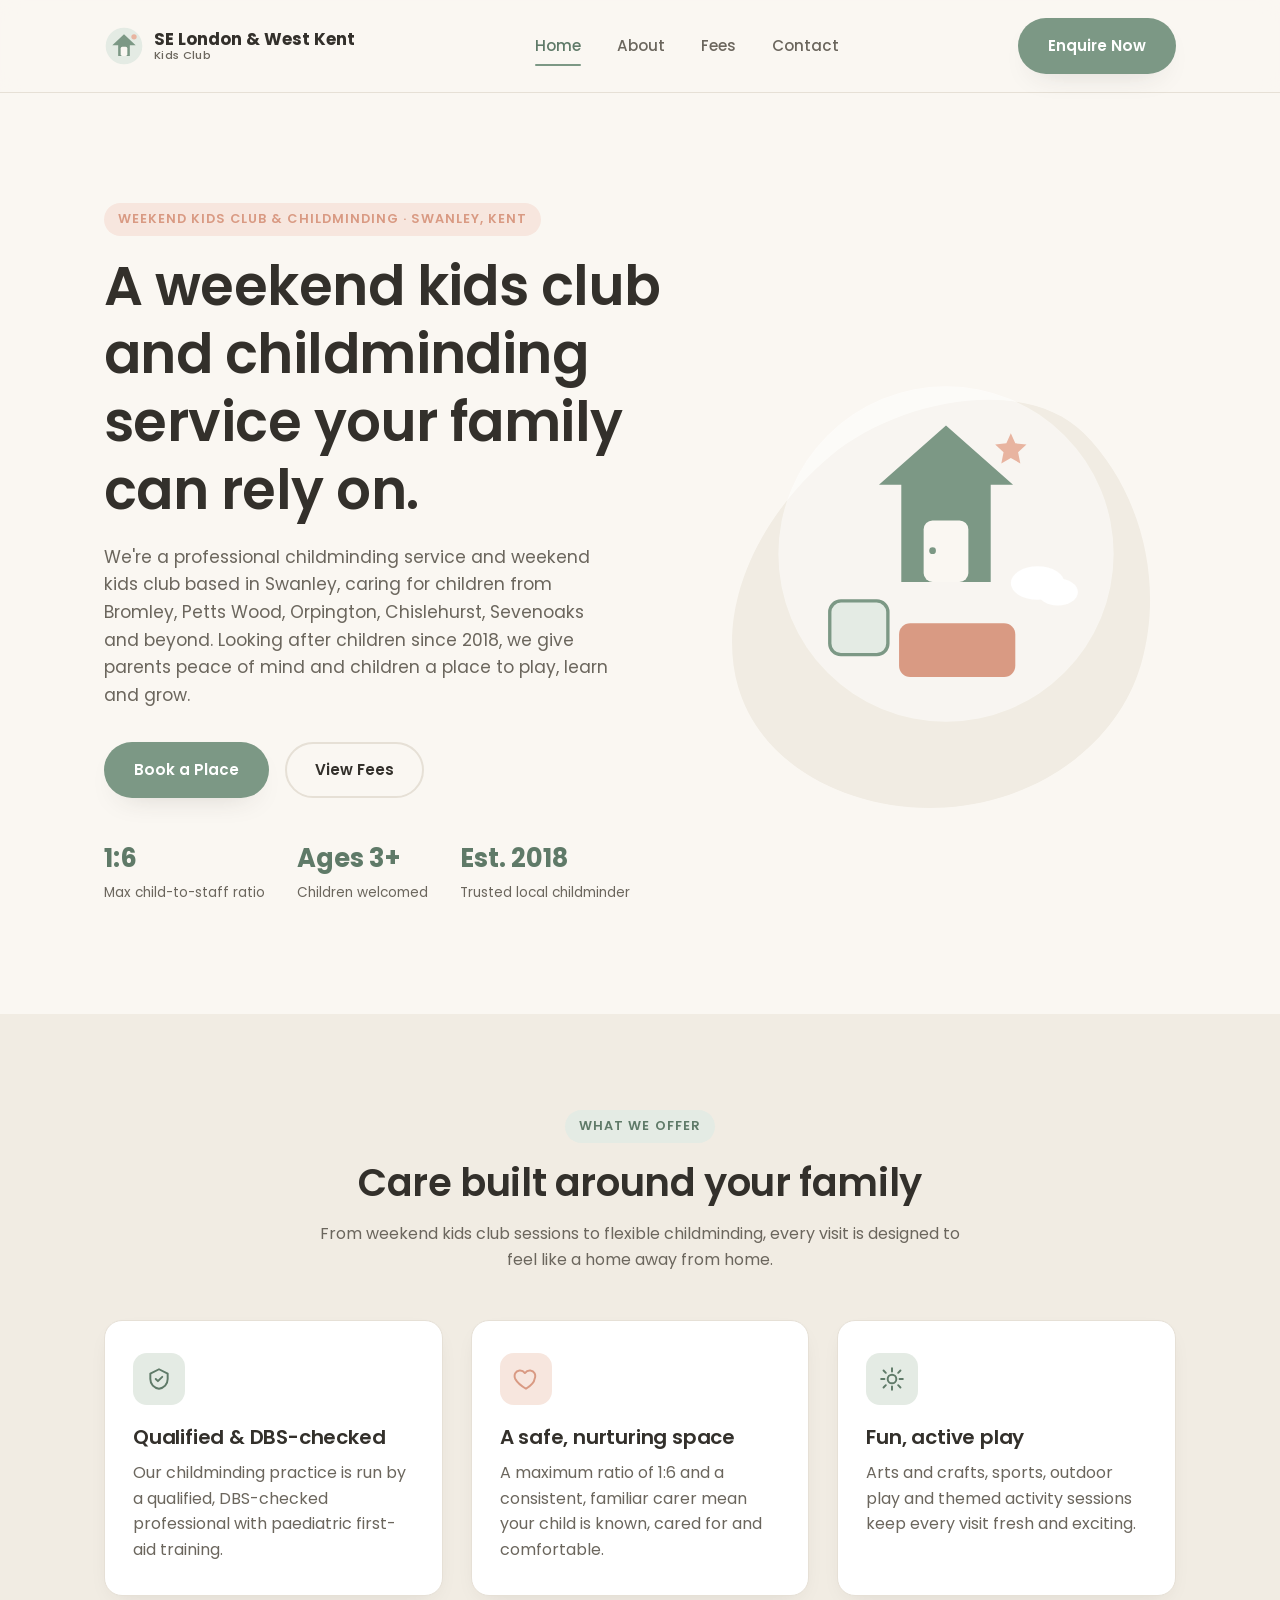
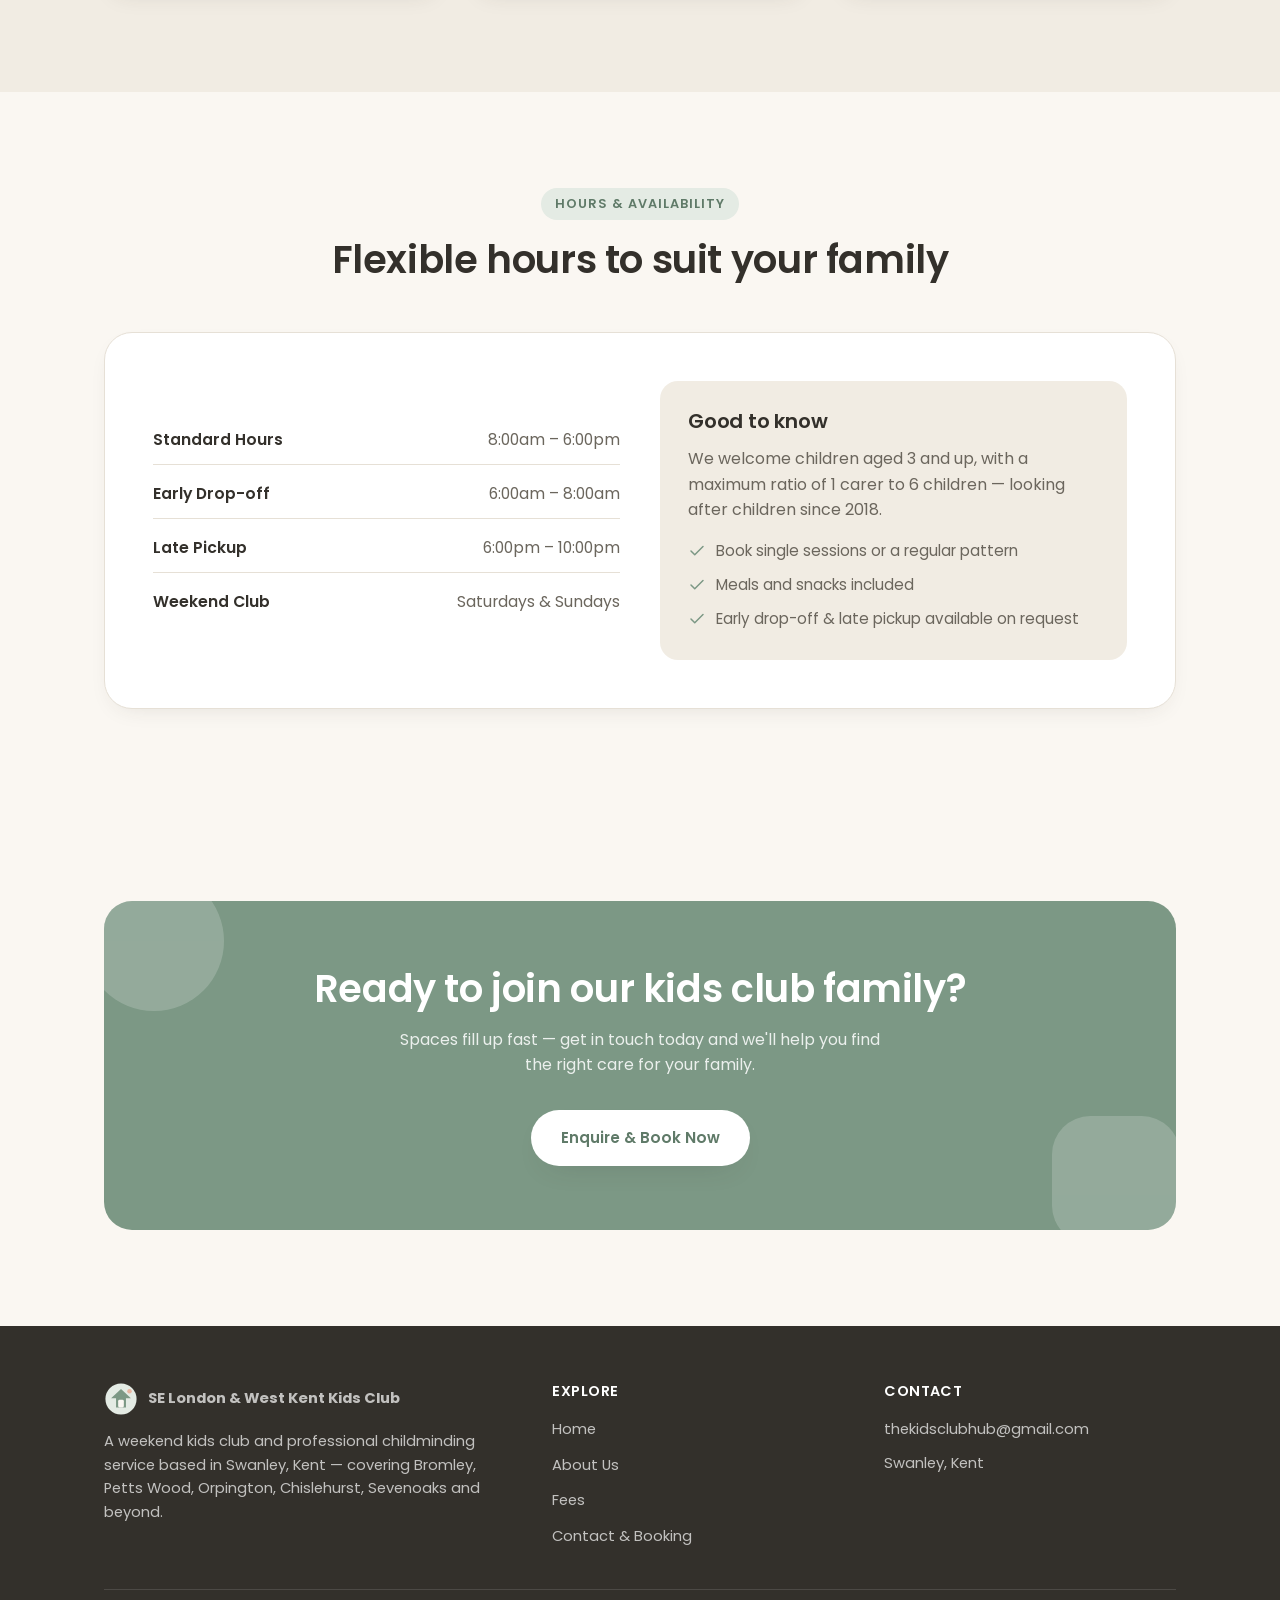
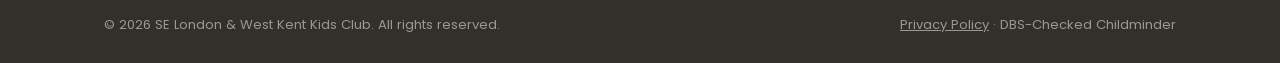
==== commit a9e45c8b: "Wire up live Formspree endpoint and add privacy policy page - Point the enquiry form at the real For" ====
--- a/index.html
+++ b/index.html
@@ -221,7 +221,7 @@
 
     <div class="footer-bottom">
       <span>&copy; <span id="current-year"></span> SE London &amp; West Kent Kids Club. All rights reserved.</span>
-      <span>DBS-Checked Childminder</span>
+      <span><a href="privacy.html">Privacy Policy</a> &middot; DBS-Checked Childminder</span>
     </div>
   </div>
 </footer>
--- a/css/styles.css
+++ b/css/styles.css
@@ -988,6 +988,40 @@
   margin-top: 16px;
 }
 
+/* ---------- Policy content (Privacy) ---------- */
+.policy-content {
+  max-width: 720px;
+  margin-inline: auto;
+}
+
+.policy-content h2 {
+  font-size: 1.3rem;
+  margin-top: 40px;
+  margin-bottom: 12px;
+}
+
+.policy-content p {
+  margin-bottom: 16px;
+}
+
+.policy-content ul {
+  margin: 0 0 16px;
+  padding-left: 20px;
+  display: flex;
+  flex-direction: column;
+  gap: 8px;
+}
+
+.policy-content li {
+  list-style: disc;
+  color: var(--color-text-muted);
+}
+
+.policy-content a {
+  color: var(--color-primary-dark);
+  text-decoration: underline;
+}
+
 /* ---------- Footer ---------- */
 .site-footer {
   background: var(--color-text);
@@ -1049,6 +1083,15 @@
   gap: 12px;
   font-size: 0.82rem;
   color: rgba(255, 255, 255, 0.5);
+}
+
+.footer-bottom a {
+  color: rgba(255, 255, 255, 0.5);
+  text-decoration: underline;
+}
+
+.footer-bottom a:hover {
+  color: var(--color-white);
 }
 
 /* ---------- Responsive ---------- */
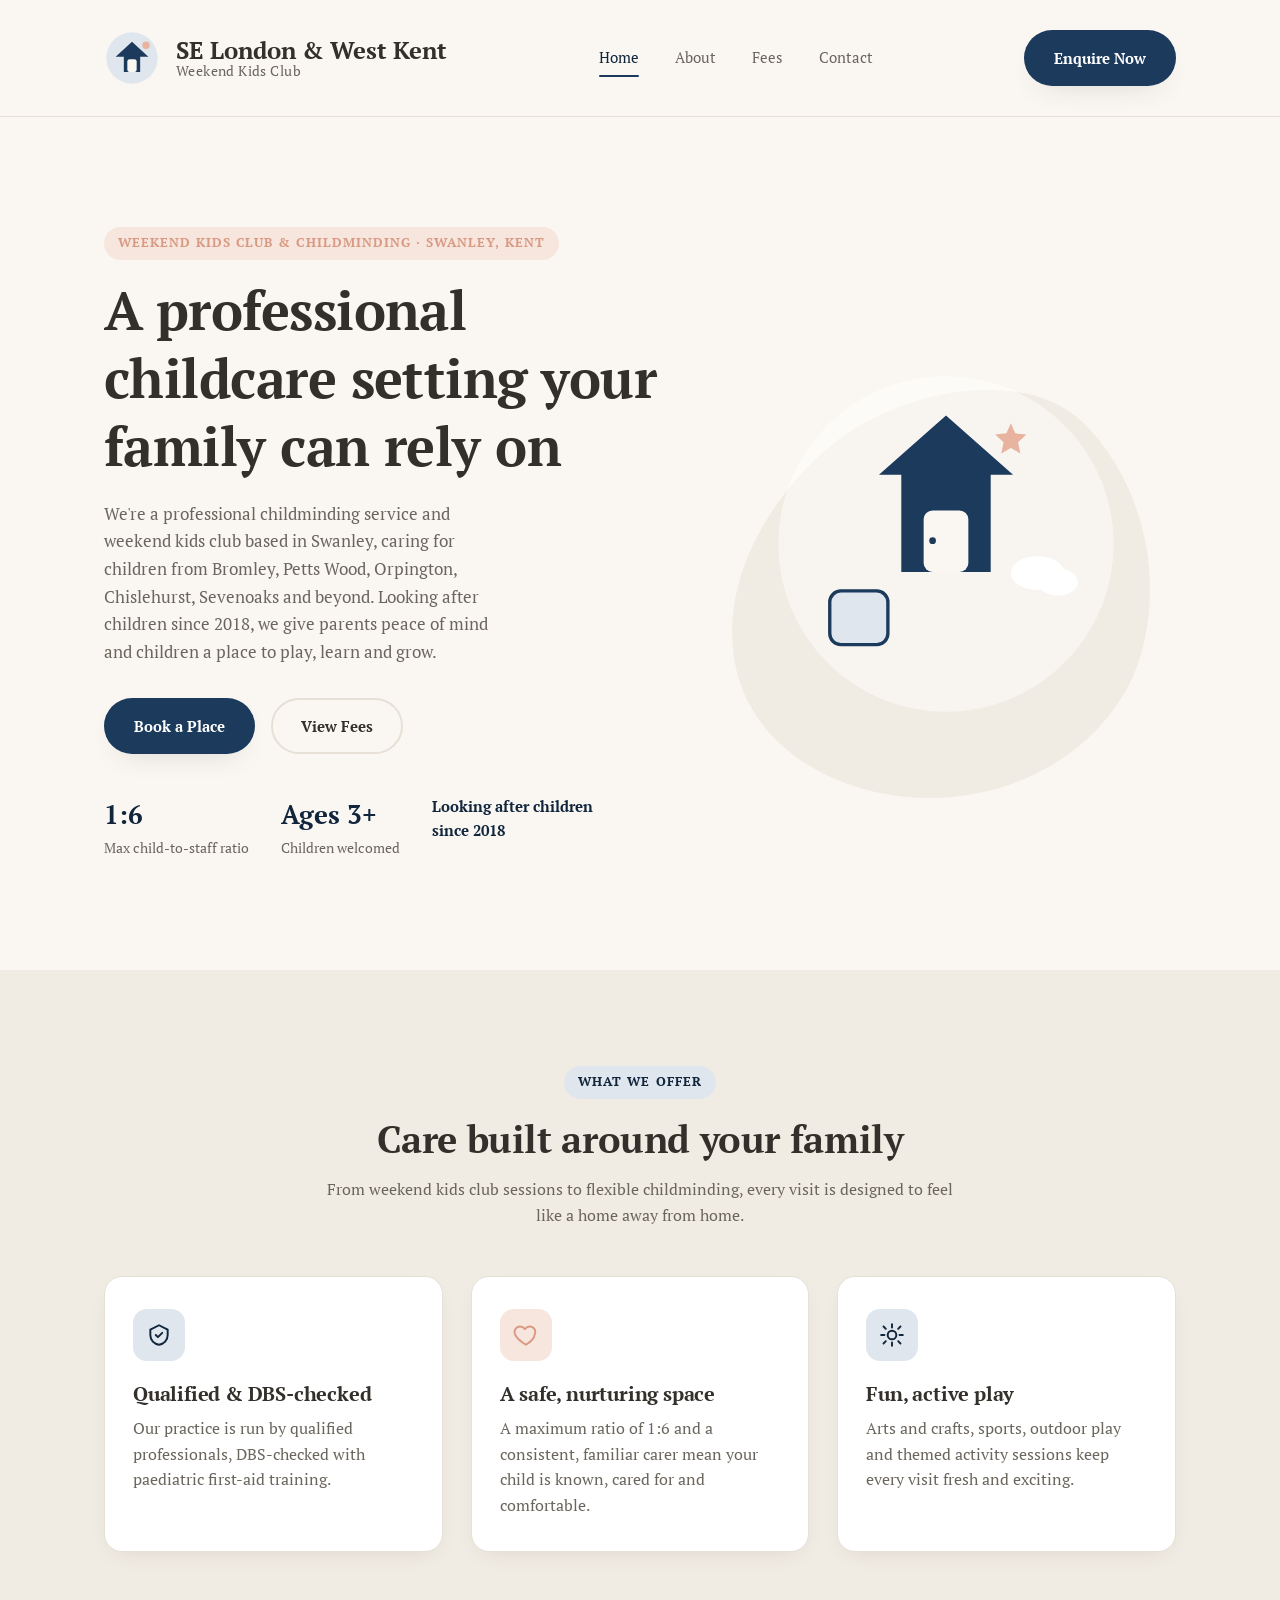
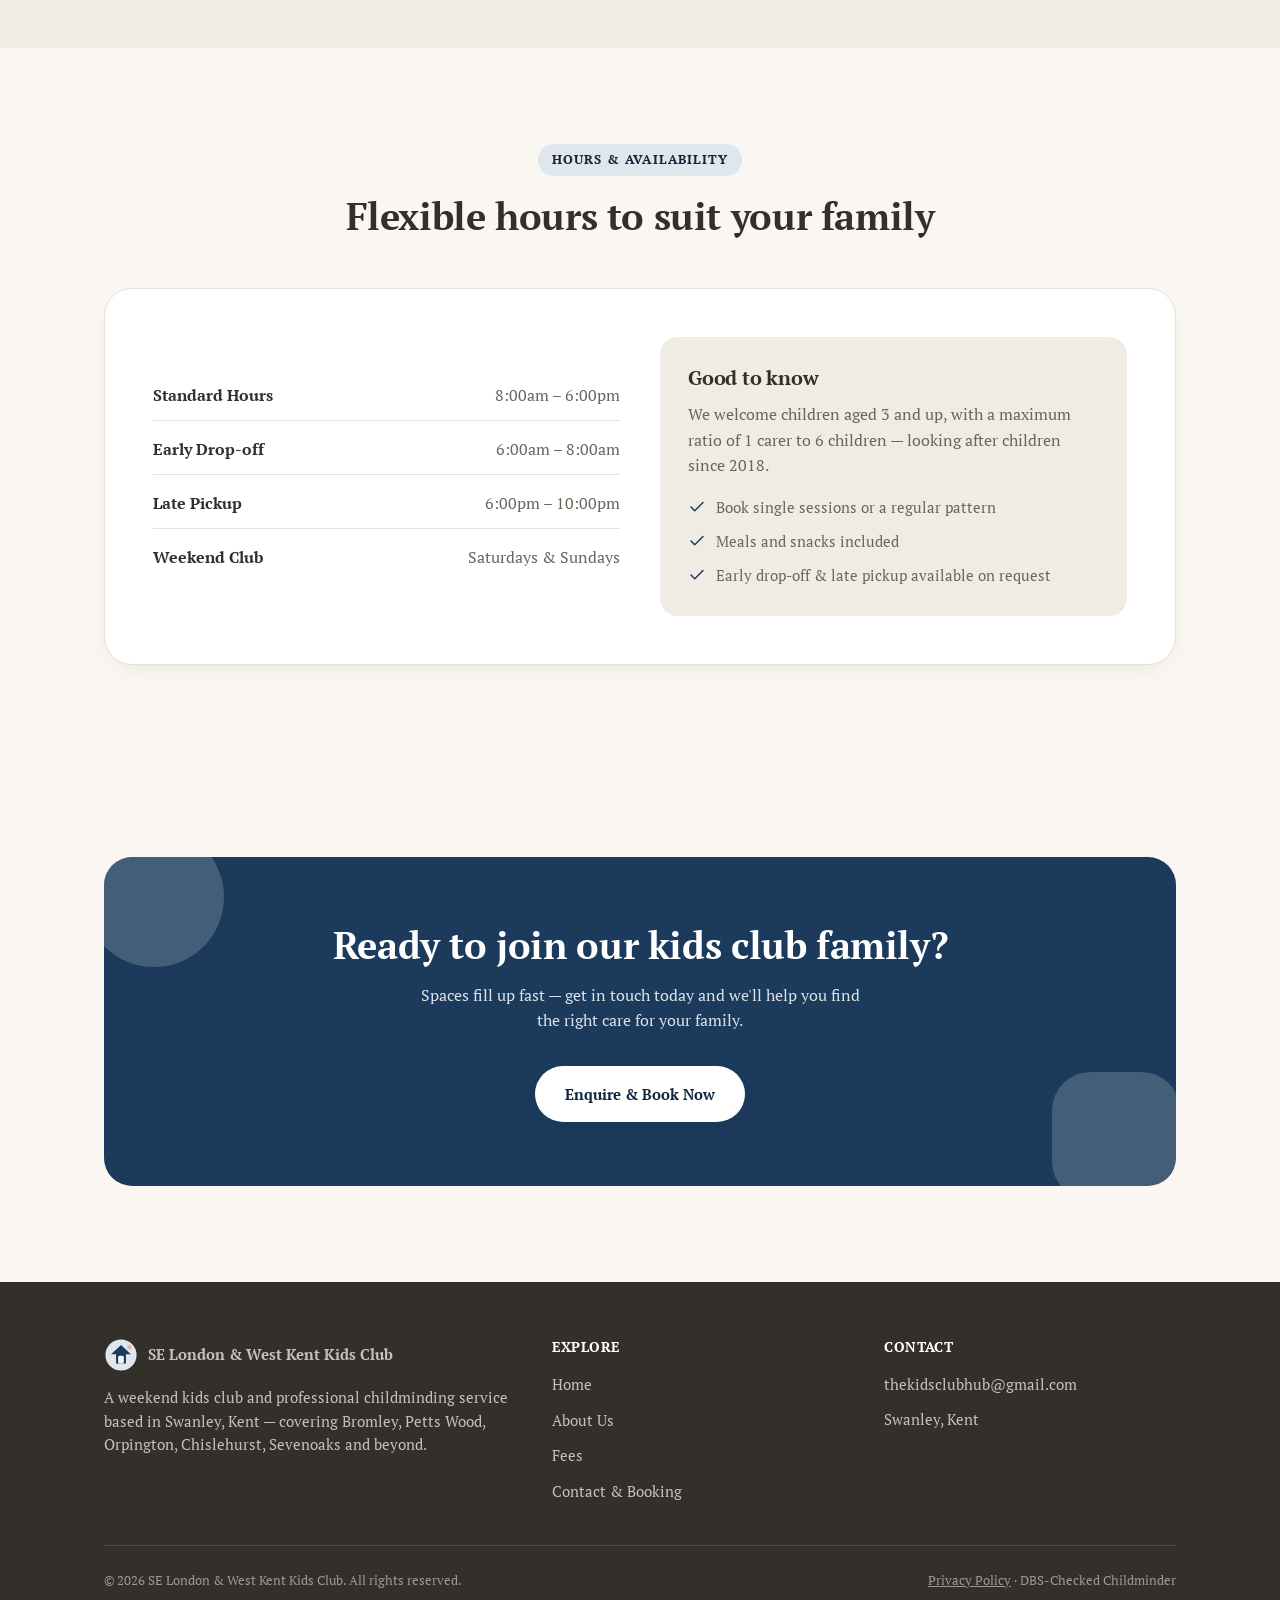
==== commit 65e8e4c0: "Rebrand: deep blue serif theme, refreshed hero copy - Swap the green palette for a deep, dark blue t" ====
--- a/index.html
+++ b/index.html
@@ -8,7 +8,7 @@
 <link rel="icon" href="assets/favicon.svg" type="image/svg+xml" />
 <link rel="preconnect" href="https://fonts.googleapis.com" />
 <link rel="preconnect" href="https://fonts.gstatic.com" crossorigin />
-<link href="https://fonts.googleapis.com/css2?family=Poppins:wght@400;500;600;700&display=swap" rel="stylesheet" />
+<link href="https://fonts.googleapis.com/css2?family=PT+Serif:wght@400;700&display=swap" rel="stylesheet" />
 <link rel="stylesheet" href="css/styles.css" />
 </head>
 <body>
@@ -17,12 +17,12 @@
   <nav class="nav container">
     <a href="index.html" class="brand">
       <svg class="brand-mark" viewBox="0 0 48 48" fill="none" xmlns="http://www.w3.org/2000/svg" aria-hidden="true">
-        <circle cx="24" cy="24" r="22" fill="#E4EBE4"/>
-        <path d="M24 10 L38 23 H31 V36 H17 V23 H10 Z" fill="#7C9885"/>
+        <circle cx="24" cy="24" r="22" fill="#E0E6ED"/>
+        <path d="M24 10 L38 23 H31 V36 H17 V23 H10 Z" fill="#1B3A5C"/>
         <rect x="20" y="25" width="8" height="11" rx="2" fill="#FAF7F2"/>
         <circle cx="36" cy="13" r="3.2" fill="#E8B4A0"/>
       </svg>
-      <span class="brand-text">SE London &amp; West Kent<small>Kids Club</small></span>
+      <span class="brand-text">SE London &amp; West Kent<small>Weekend Kids Club</small></span>
     </a>
 
     <ul class="nav-links">
@@ -49,7 +49,7 @@
     <div class="hero-grid">
       <div class="hero-copy">
         <span class="eyebrow">Weekend Kids Club &amp; Childminding &middot; Swanley, Kent</span>
-        <h1>A weekend kids club and childminding service your family can rely on.</h1>
+        <h1>A professional childcare setting your family can rely on</h1>
         <p>We're a professional childminding service and weekend kids club based in Swanley, caring for children from Bromley, Petts Wood, Orpington, Chislehurst, Sevenoaks and beyond. Looking after children since 2018, we give parents peace of mind and children a place to play, learn and grow.</p>
         <div class="hero-actions">
           <a href="contact.html" class="btn btn-primary">Book a Place</a>
@@ -64,9 +64,8 @@
             <strong>Ages 3+</strong>
             <span>Children welcomed</span>
           </div>
-          <div class="hero-stat">
-            <strong>Est. 2018</strong>
-            <span>Trusted local childminder</span>
+          <div class="hero-stat hero-stat--text">
+            <strong>Looking after children since 2018</strong>
           </div>
         </div>
       </div>
@@ -78,14 +77,13 @@
         <svg class="illustration" viewBox="0 0 340 340" fill="none" xmlns="http://www.w3.org/2000/svg" aria-hidden="true">
           <circle cx="170" cy="170" r="150" fill="#FFFFFF" fill-opacity="0.5"/>
           <!-- friendly clubhouse -->
-          <path d="M170 55 L230 108 H210 V195 H130 V108 H110 Z" fill="#7C9885"/>
+          <path d="M170 55 L230 108 H210 V195 H130 V108 H110 Z" fill="#1B3A5C"/>
           <rect x="150" y="140" width="40" height="55" rx="8" fill="#FAF7F2"/>
-          <circle cx="158" cy="167" r="3" fill="#7C9885"/>
+          <circle cx="158" cy="167" r="3" fill="#1B3A5C"/>
           <!-- playful weekend star -->
           <path d="M228 62 l4 9 10 1-7.5 7 2 10-8.5-5-8.5 5 2-10-7.5-7 10-1z" fill="#E8B4A0"/>
           <!-- building blocks stack -->
-          <rect x="66" y="212" width="52" height="48" rx="10" fill="#E4EBE4" stroke="#7C9885" stroke-width="3"/>
-          <rect x="128" y="232" width="104" height="48" rx="10" fill="#D99A83"/>
+          <rect x="66" y="212" width="52" height="48" rx="10" fill="#E0E6ED" stroke="#1B3A5C" stroke-width="3"/>
           <!-- simple cloud -->
           <ellipse cx="252" cy="196" rx="24" ry="15" fill="#FFFFFF"/>
           <ellipse cx="270" cy="204" rx="18" ry="12" fill="#FFFFFF"/>
@@ -109,7 +107,7 @@
             <svg viewBox="0 0 24 24" width="26" height="26" fill="none" stroke="currentColor" stroke-width="1.8" stroke-linecap="round" stroke-linejoin="round" aria-hidden="true"><path d="M12 3l8 4v5c0 5-3.5 8.5-8 9-4.5-.5-8-4-8-9V7l8-4Z"/><path d="M9 12l2 2 4-4"/></svg>
           </div>
           <h3>Qualified &amp; DBS-checked</h3>
-          <p>Our childminding practice is run by a qualified, DBS-checked professional with paediatric first-aid training.</p>
+          <p>Our practice is run by qualified professionals, DBS-checked with paediatric first-aid training.</p>
         </div>
 
         <div class="card">
@@ -190,8 +188,8 @@
       <div class="footer-col">
         <a href="index.html" class="footer-brand">
           <svg class="brand-mark" viewBox="0 0 48 48" fill="none" xmlns="http://www.w3.org/2000/svg" aria-hidden="true">
-            <circle cx="24" cy="24" r="22" fill="#E4EBE4"/>
-            <path d="M24 10 L38 23 H31 V36 H17 V23 H10 Z" fill="#7C9885"/>
+            <circle cx="24" cy="24" r="22" fill="#E0E6ED"/>
+            <path d="M24 10 L38 23 H31 V36 H17 V23 H10 Z" fill="#1B3A5C"/>
             <rect x="20" y="25" width="8" height="11" rx="2" fill="#FAF7F2"/>
             <circle cx="36" cy="13" r="3.2" fill="#E8B4A0"/>
           </svg>
--- a/css/styles.css
+++ b/css/styles.css
@@ -8,9 +8,9 @@
   --color-bg: #faf7f2;
   --color-bg-alt: #f1ece3;
   --color-bg-card: #ffffff;
-  --color-primary: #7c9885;
-  --color-primary-dark: #5f7a68;
-  --color-primary-light: #e4ebe4;
+  --color-primary: #1b3a5c;
+  --color-primary-dark: #11263d;
+  --color-primary-light: #e0e6ed;
   --color-accent: #e8b4a0;
   --color-accent-dark: #d99a83;
   --color-accent-light: #f7e6de;
@@ -20,7 +20,7 @@
   --color-white: #ffffff;
 
   /* Type */
-  --font-base: "Poppins", "Segoe UI", system-ui, -apple-system, "Helvetica Neue", Arial, sans-serif;
+  --font-base: "PT Serif", Georgia, "Times New Roman", serif;
 
   /* Layout */
   --max-width: 1120px;
@@ -193,32 +193,33 @@
   display: flex;
   align-items: center;
   justify-content: space-between;
-  padding-block: 18px;
+  padding-block: 30px;
 }
 
 .brand {
   display: flex;
   align-items: center;
-  gap: 10px;
+  gap: 16px;
   font-weight: 700;
-  font-size: 1.05rem;
+  font-size: 1.5rem;
   color: var(--color-text);
 }
 
 .brand-mark {
-  width: 40px;
-  height: 40px;
+  width: 56px;
+  height: 56px;
   flex-shrink: 0;
 }
 
 .brand-text {
   line-height: 1.15;
+  font-weight: 700;
 }
 
 .brand-text small {
   display: block;
   font-weight: 500;
-  font-size: 0.7rem;
+  font-size: 0.85rem;
   color: var(--color-text-muted);
   letter-spacing: 0.03em;
 }
@@ -377,6 +378,15 @@
 .hero-stat span {
   font-size: 0.85rem;
   color: var(--color-text-muted);
+}
+
+.hero-stat--text {
+  max-width: 12rem;
+}
+
+.hero-stat--text strong {
+  font-size: 0.95rem;
+  font-weight: 600;
 }
 
 /* ---------- Feature / info cards ---------- */
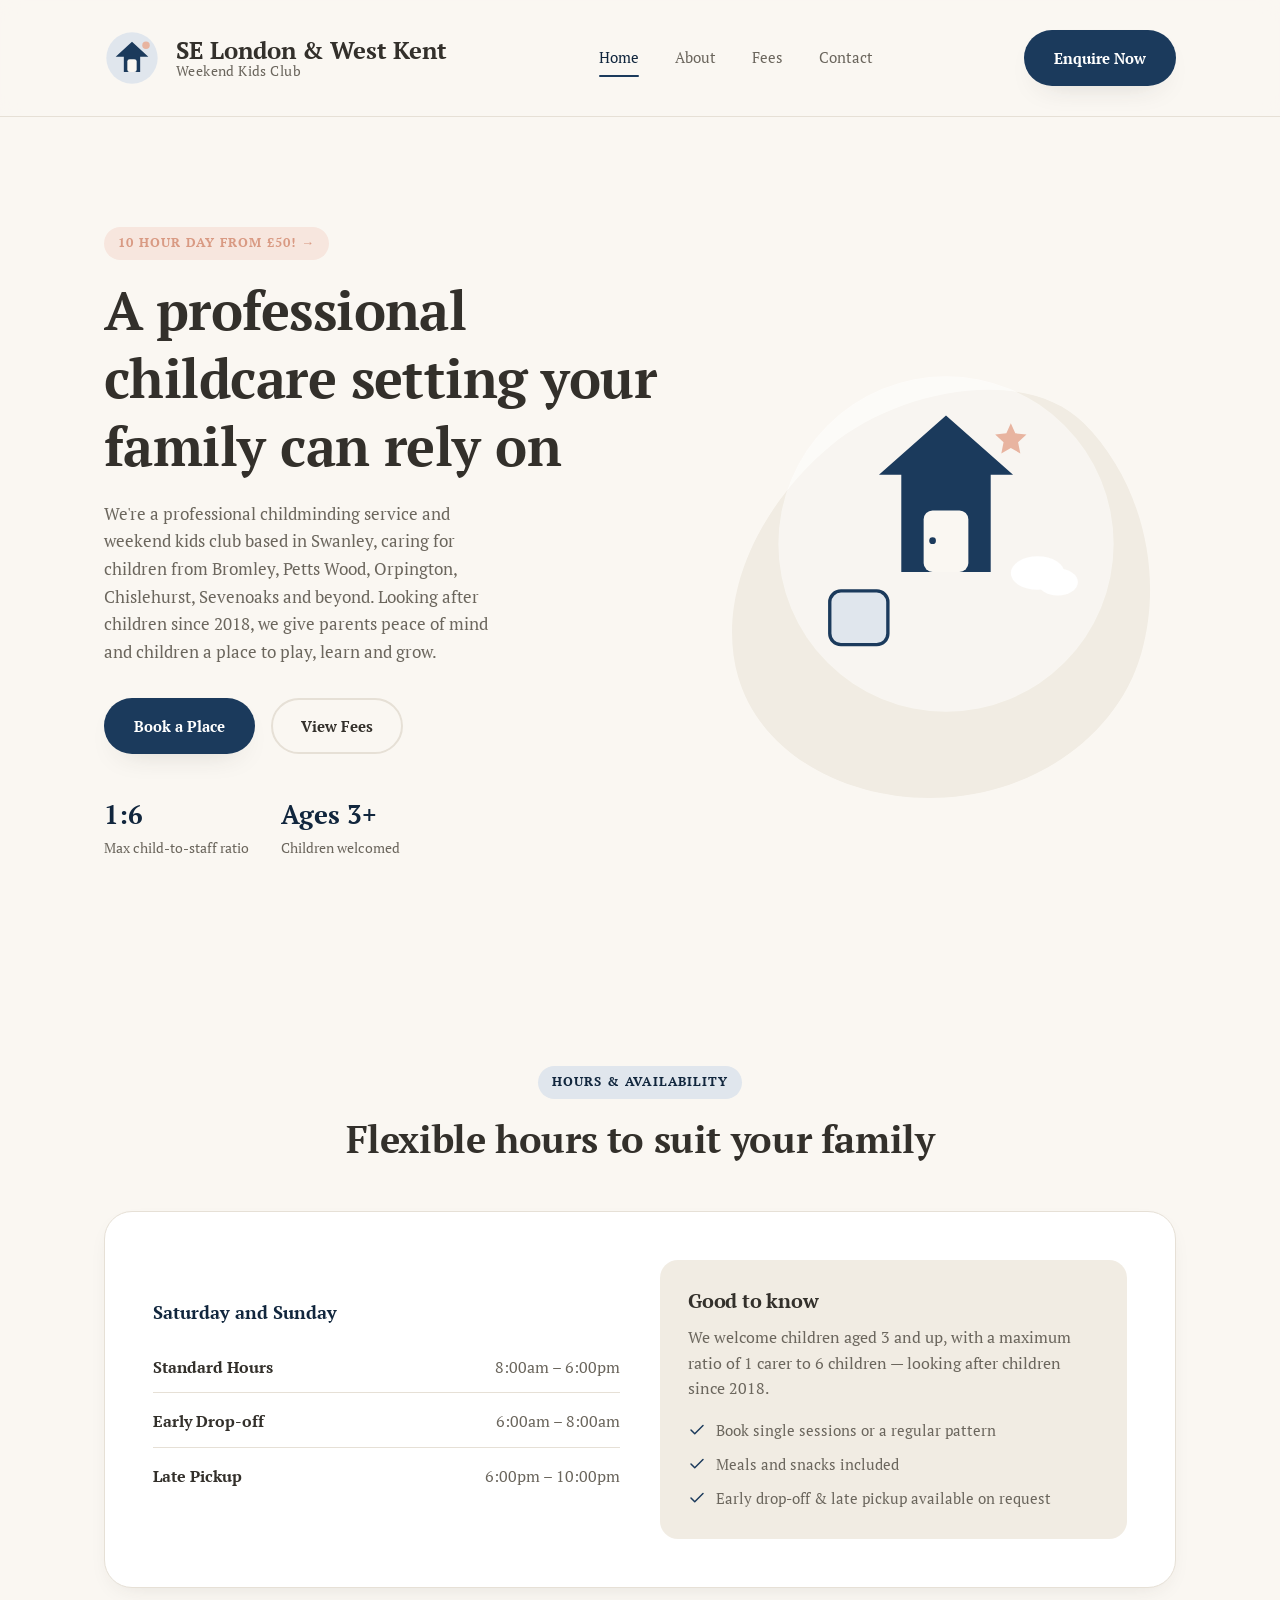
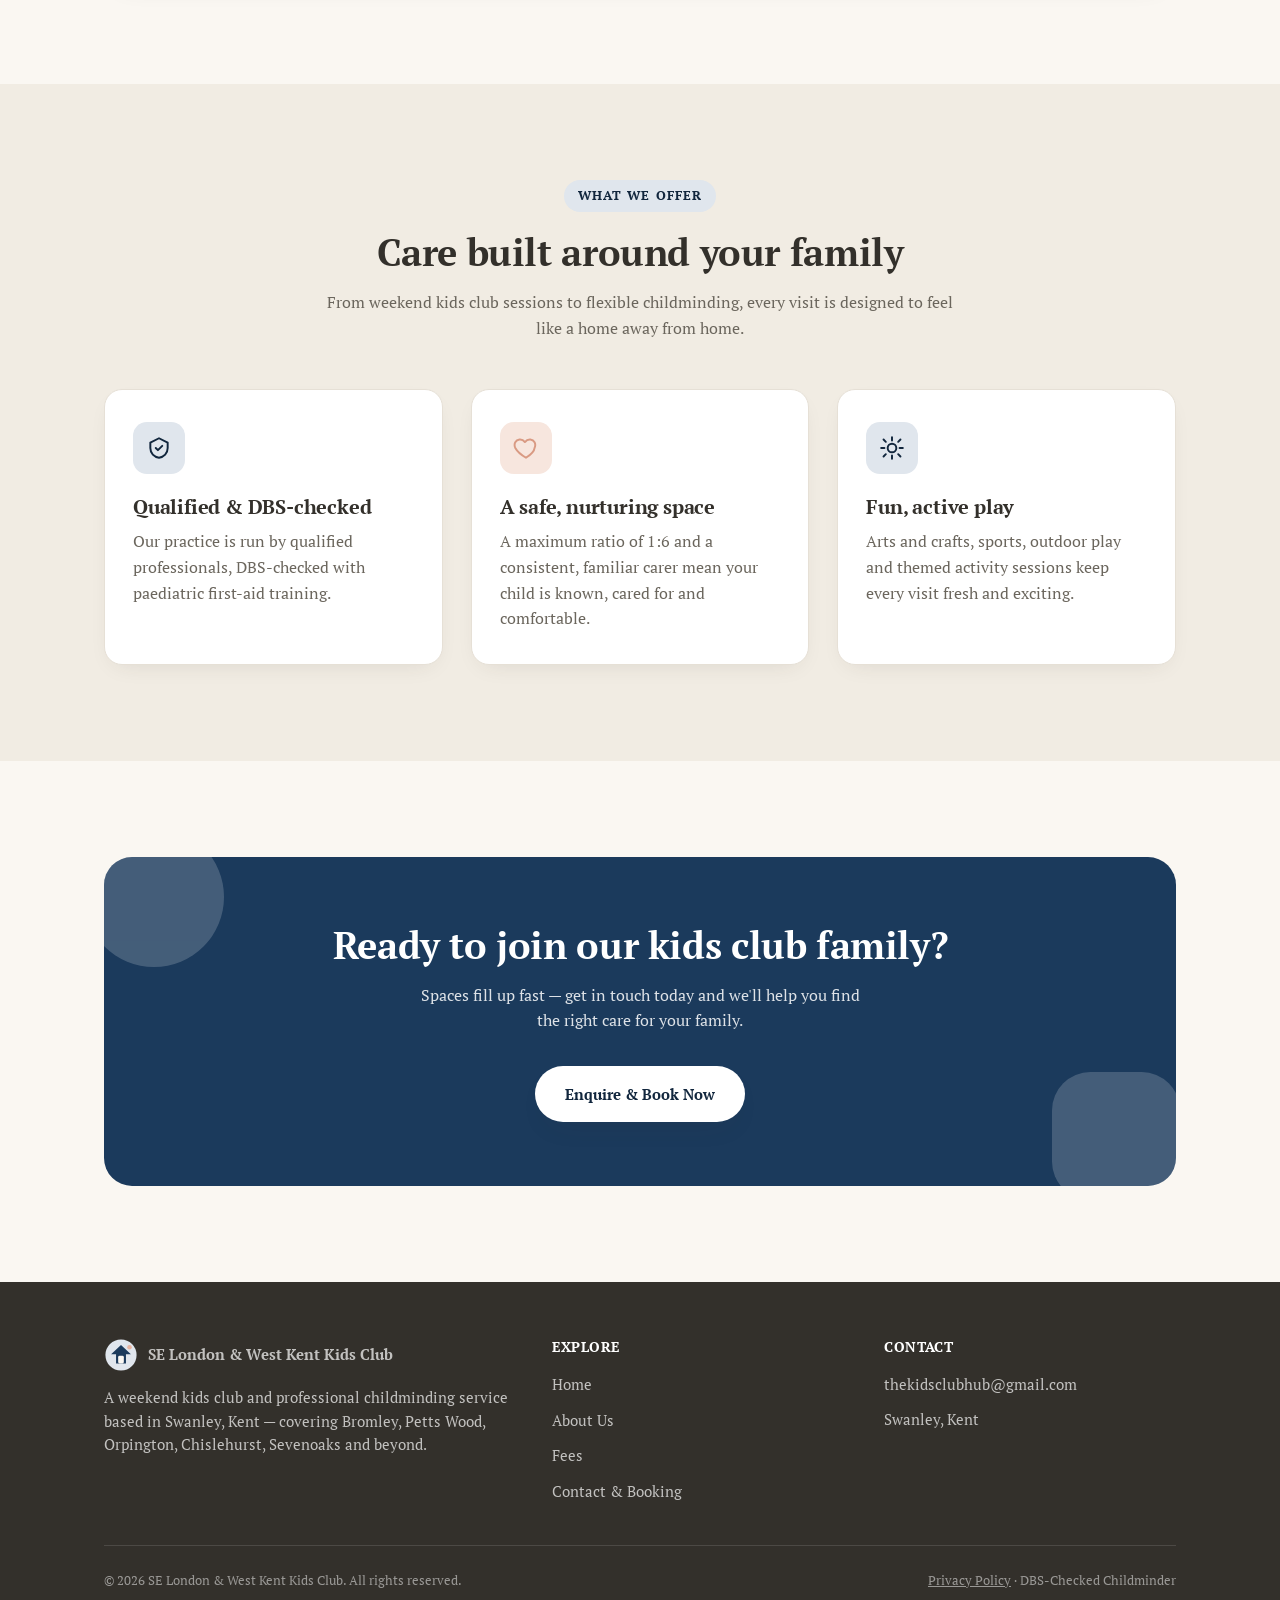
==== commit 85a75121: "Landing page reorder + promo badge, fees clarity, drop child's-name field Landing page: - Repurpose " ====
--- a/index.html
+++ b/index.html
@@ -48,7 +48,7 @@
   <section class="hero container">
     <div class="hero-grid">
       <div class="hero-copy">
-        <span class="eyebrow">Weekend Kids Club &amp; Childminding &middot; Swanley, Kent</span>
+        <a href="fees.html" class="eyebrow eyebrow-link">10 hour day from £50! &rarr;</a>
         <h1>A professional childcare setting your family can rely on</h1>
         <p>We're a professional childminding service and weekend kids club based in Swanley, caring for children from Bromley, Petts Wood, Orpington, Chislehurst, Sevenoaks and beyond. Looking after children since 2018, we give parents peace of mind and children a place to play, learn and grow.</p>
         <div class="hero-actions">
@@ -63,9 +63,6 @@
           <div class="hero-stat">
             <strong>Ages 3+</strong>
             <span>Children welcomed</span>
-          </div>
-          <div class="hero-stat hero-stat--text">
-            <strong>Looking after children since 2018</strong>
           </div>
         </div>
       </div>
@@ -93,42 +90,6 @@
   </section>
 
   <!-- Overview -->
-  <section class="section section-bg-alt">
-    <div class="container">
-      <div class="section-header center">
-        <span class="eyebrow">What we offer</span>
-        <h2>Care built around your family</h2>
-        <p>From weekend kids club sessions to flexible childminding, every visit is designed to feel like a home away from home.</p>
-      </div>
-
-      <div class="card-grid">
-        <div class="card">
-          <div class="card-icon">
-            <svg viewBox="0 0 24 24" width="26" height="26" fill="none" stroke="currentColor" stroke-width="1.8" stroke-linecap="round" stroke-linejoin="round" aria-hidden="true"><path d="M12 3l8 4v5c0 5-3.5 8.5-8 9-4.5-.5-8-4-8-9V7l8-4Z"/><path d="M9 12l2 2 4-4"/></svg>
-          </div>
-          <h3>Qualified &amp; DBS-checked</h3>
-          <p>Our practice is run by qualified professionals, DBS-checked with paediatric first-aid training.</p>
-        </div>
-
-        <div class="card">
-          <div class="card-icon accent">
-            <svg viewBox="0 0 24 24" width="26" height="26" fill="none" stroke="currentColor" stroke-width="1.8" stroke-linecap="round" stroke-linejoin="round" aria-hidden="true"><path d="M12 21s-7.5-4.6-10-9.3C.5 8 2.4 4.5 6 4.1c2-.2 3.8.8 5 2.4 1.2-1.6 3-2.6 5-2.4 3.6.4 5.5 3.9 4 7.6C19.5 16.4 12 21 12 21Z"/></svg>
-          </div>
-          <h3>A safe, nurturing space</h3>
-          <p>A maximum ratio of 1:6 and a consistent, familiar carer mean your child is known, cared for and comfortable.</p>
-        </div>
-
-        <div class="card">
-          <div class="card-icon">
-            <svg viewBox="0 0 24 24" width="26" height="26" fill="none" stroke="currentColor" stroke-width="1.8" stroke-linecap="round" stroke-linejoin="round" aria-hidden="true"><path d="M12 2v3M12 19v3M4.2 4.2l2.1 2.1M17.7 17.7l2.1 2.1M2 12h3M19 12h3M4.2 19.8l2.1-2.1M17.7 6.3l2.1-2.1"/><circle cx="12" cy="12" r="4"/></svg>
-          </div>
-          <h3>Fun, active play</h3>
-          <p>Arts and crafts, sports, outdoor play and themed activity sessions keep every visit fresh and exciting.</p>
-        </div>
-      </div>
-    </div>
-  </section>
-
   <!-- Hours -->
   <section class="section">
     <div class="container">
@@ -139,10 +100,10 @@
 
       <div class="hours-panel">
         <div class="hours-list">
+          <p class="hours-list-days">Saturday and Sunday</p>
           <div class="hours-row"><span>Standard Hours</span><span>8:00am – 6:00pm</span></div>
           <div class="hours-row"><span>Early Drop-off</span><span>6:00am – 8:00am</span></div>
           <div class="hours-row"><span>Late Pickup</span><span>6:00pm – 10:00pm</span></div>
-          <div class="hours-row"><span>Weekend Club</span><span>Saturdays &amp; Sundays</span></div>
         </div>
 
         <div class="hours-note">
@@ -167,6 +128,43 @@
     </div>
   </section>
 
+  <!-- Overview -->
+  <section class="section section-bg-alt">
+    <div class="container">
+      <div class="section-header center">
+        <span class="eyebrow">What we offer</span>
+        <h2>Care built around your family</h2>
+        <p>From weekend kids club sessions to flexible childminding, every visit is designed to feel like a home away from home.</p>
+      </div>
+
+      <div class="card-grid">
+        <div class="card">
+          <div class="card-icon">
+            <svg viewBox="0 0 24 24" width="26" height="26" fill="none" stroke="currentColor" stroke-width="1.8" stroke-linecap="round" stroke-linejoin="round" aria-hidden="true"><path d="M12 3l8 4v5c0 5-3.5 8.5-8 9-4.5-.5-8-4-8-9V7l8-4Z"/><path d="M9 12l2 2 4-4"/></svg>
+          </div>
+          <h3>Qualified &amp; DBS-checked</h3>
+          <p>Our practice is run by qualified professionals, DBS-checked with paediatric first-aid training.</p>
+        </div>
+
+        <div class="card">
+          <div class="card-icon accent">
+            <svg viewBox="0 0 24 24" width="26" height="26" fill="none" stroke="currentColor" stroke-width="1.8" stroke-linecap="round" stroke-linejoin="round" aria-hidden="true"><path d="M12 21s-7.5-4.6-10-9.3C.5 8 2.4 4.5 6 4.1c2-.2 3.8.8 5 2.4 1.2-1.6 3-2.6 5-2.4 3.6.4 5.5 3.9 4 7.6C19.5 16.4 12 21 12 21Z"/></svg>
+          </div>
+          <h3>A safe, nurturing space</h3>
+          <p>A maximum ratio of 1:6 and a consistent, familiar carer mean your child is known, cared for and comfortable.</p>
+        </div>
+
+        <div class="card">
+          <div class="card-icon">
+            <svg viewBox="0 0 24 24" width="26" height="26" fill="none" stroke="currentColor" stroke-width="1.8" stroke-linecap="round" stroke-linejoin="round" aria-hidden="true"><path d="M12 2v3M12 19v3M4.2 4.2l2.1 2.1M17.7 17.7l2.1 2.1M2 12h3M19 12h3M4.2 19.8l2.1-2.1M17.7 6.3l2.1-2.1"/><circle cx="12" cy="12" r="4"/></svg>
+          </div>
+          <h3>Fun, active play</h3>
+          <p>Arts and crafts, sports, outdoor play and themed activity sessions keep every visit fresh and exciting.</p>
+        </div>
+      </div>
+    </div>
+  </section>
+
   <!-- CTA -->
   <section class="section">
     <div class="container">
--- a/css/styles.css
+++ b/css/styles.css
@@ -330,6 +330,17 @@
   color: var(--color-accent-dark);
 }
 
+.eyebrow-link {
+  cursor: pointer;
+  transition: background 0.15s ease, color 0.15s ease, transform 0.15s ease;
+}
+
+.eyebrow-link:hover {
+  background: var(--color-accent-dark);
+  color: var(--color-white);
+  transform: translateY(-1px);
+}
+
 .hero-copy p {
   margin-block: 20px 32px;
   font-size: 1.08rem;
@@ -378,15 +389,6 @@
 .hero-stat span {
   font-size: 0.85rem;
   color: var(--color-text-muted);
-}
-
-.hero-stat--text {
-  max-width: 12rem;
-}
-
-.hero-stat--text strong {
-  font-size: 0.95rem;
-  font-weight: 600;
 }
 
 /* ---------- Feature / info cards ---------- */
@@ -450,6 +452,13 @@
   gap: 4px;
 }
 
+.hours-list-days {
+  font-weight: 700;
+  font-size: 1.15rem;
+  color: var(--color-primary-dark);
+  margin-bottom: 12px;
+}
+
 .hours-row {
   display: flex;
   justify-content: space-between;
@@ -694,6 +703,15 @@
   height: 18px;
   margin-top: 3px;
   color: var(--color-primary);
+}
+
+.pricing-list li.pricing-subheading {
+  font-weight: 700;
+  font-size: 0.8rem;
+  letter-spacing: 0.06em;
+  text-transform: uppercase;
+  color: var(--color-primary-dark);
+  margin-top: 4px;
 }
 
 .pricing-note {
